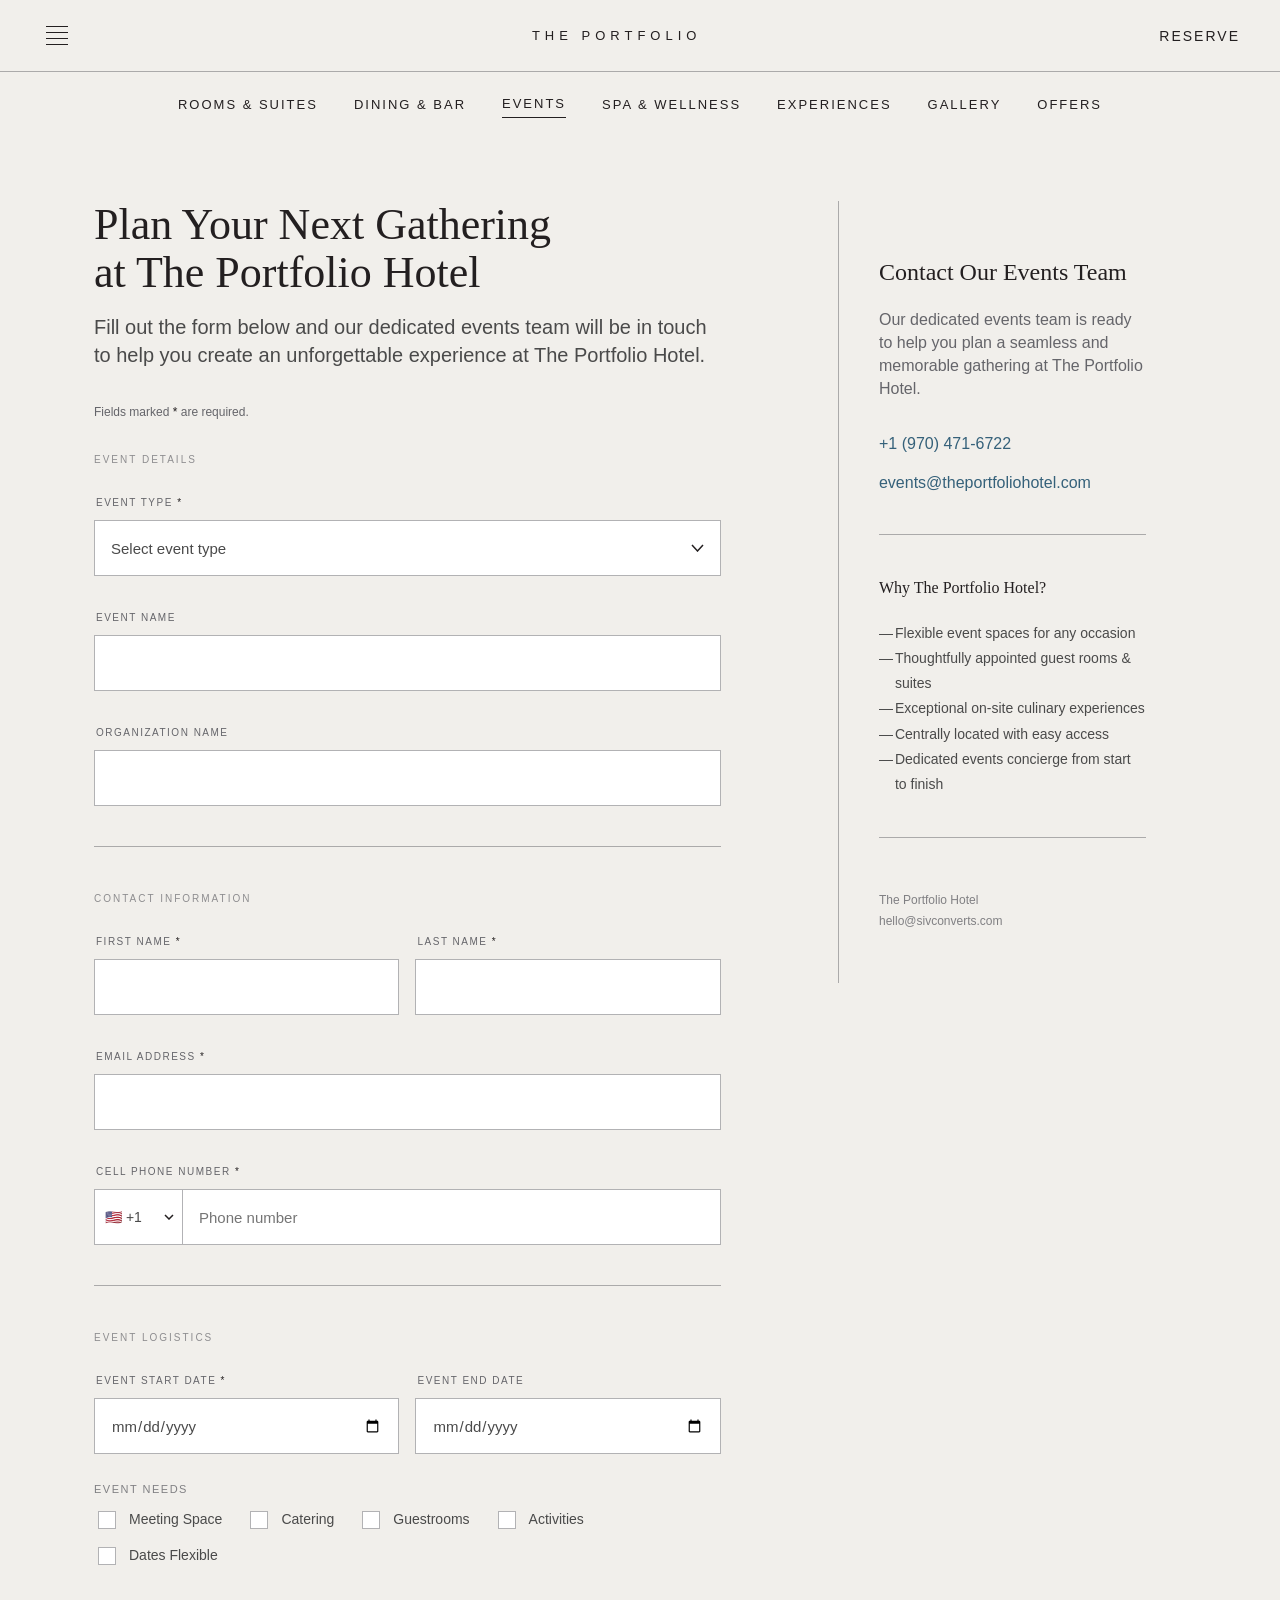
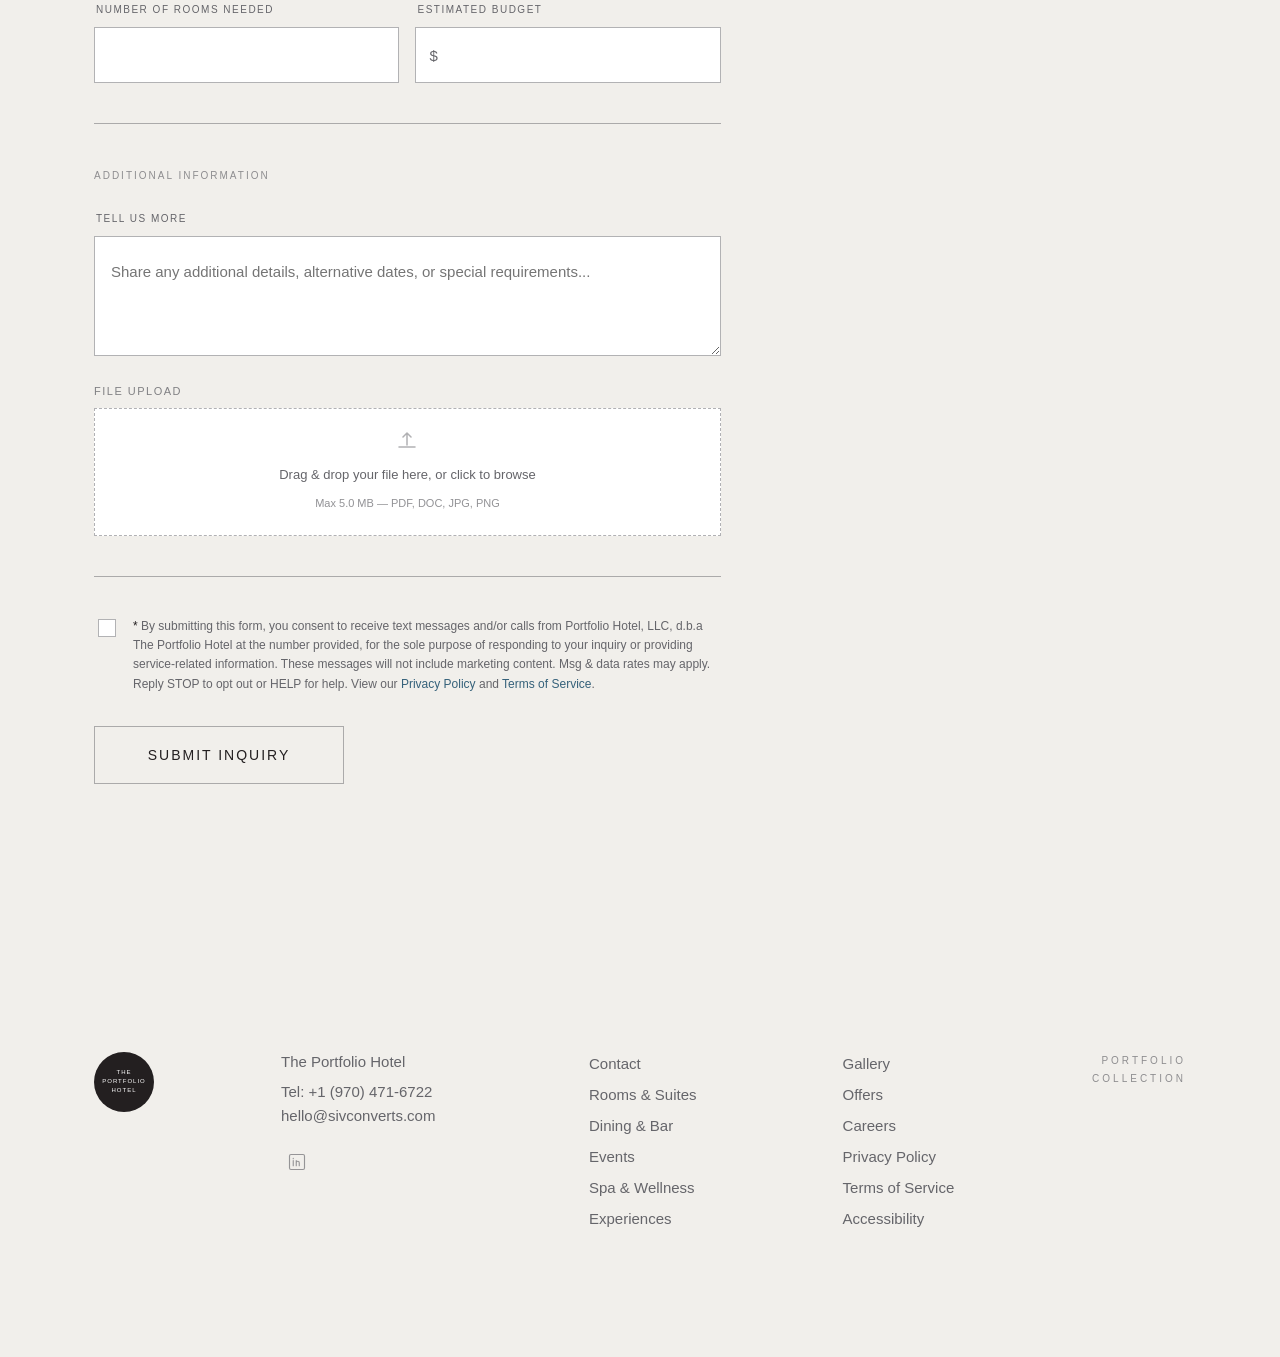
==== index.html @ 03f0eb66 "Rename pendry-event-inquiry.html to index.html" ====
<!DOCTYPE html>
<html lang="en">
<head>
  <meta charset="UTF-8" />
  <meta name="viewport" content="width=device-width, initial-scale=1.0" />
  <title>Plan Your Gathering | The Portfolio Hotel</title>
  <link rel="stylesheet" href="pendry-tokens.css" />
  <link rel="stylesheet" href="pendry-components.css" />
  <style>

    /* =====================================================
       PAGE-SPECIFIC OVERRIDES & EXTRAS
       ===================================================== */

    /* Checkbox & radio group */
    .form-check-group {
      display: flex;
      flex-wrap: wrap;
      gap: 12px 24px;
      margin-top: 4px;
    }

    .form-check {
      display: flex;
      align-items: center;
      gap: 10px;
      cursor: pointer;
    }

    .form-check__input {
      appearance: none;
      -webkit-appearance: none;
      width: 18px;
      height: 18px;
      border: 1px solid var(--color-border-subtle);
      background-color: var(--color-white);
      cursor: pointer;
      flex-shrink: 0;
      position: relative;
      transition: border-color 0.2s ease, background-color 0.2s ease;
    }

    .form-check__input:checked {
      background-color: var(--color-primary-dark);
      border-color: var(--color-primary-dark);
    }

    .form-check__input:checked::after {
      content: '';
      display: block;
      position: absolute;
      top: 3px;
      left: 6px;
      width: 4px;
      height: 8px;
      border: 1.5px solid white;
      border-top: none;
      border-left: none;
      transform: rotate(45deg);
    }

    .form-check__label {
      font-family: var(--font-body);
      font-size: 14px;
      font-weight: var(--font-weight-regular);
      color: var(--color-text-medium);
      cursor: pointer;
      line-height: 1.4;
    }

    /* Phone field with country code prefix */
    .form-phone-wrap {
      display: flex;
      height: var(--input-height);
      border: 1px solid var(--color-border-subtle);
      background: var(--color-white);
    }

    .form-phone-wrap:focus-within {
      border-color: var(--color-primary-dark);
    }

    .form-phone-country {
      flex-shrink: 0;
      width: 88px;
      border: none;
      border-right: 1px solid var(--color-border-subtle);
      background: var(--color-white);
      font-family: var(--font-body);
      font-size: 14px;
      color: var(--color-text-medium);
      padding: 0 10px;
      outline: none;
      cursor: pointer;
      appearance: none;
      background-image: url("data:image/svg+xml,%3Csvg width='10' height='6' fill='none' xmlns='http://www.w3.org/2000/svg'%3E%3Cpath d='M1 1l4 4 4-4' stroke='%23231f20' stroke-width='1.5'/%3E%3C/svg%3E");
      background-repeat: no-repeat;
      background-position: right 8px center;
    }

    .form-phone-input {
      flex: 1;
      border: none;
      outline: none;
      font-family: var(--font-body);
      font-size: var(--text-input);
      color: var(--color-primary-dark);
      padding: 0 16px;
      background: transparent;
    }

    /* Date input — override browser defaults */
    .form-input[type="date"] {
      color: var(--color-text-medium);
      cursor: pointer;
    }

    /* File upload zone */
    .form-upload-zone {
      width: 100%;
      min-height: 80px;
      border: 1px dashed var(--color-border-subtle);
      background: var(--color-white);
      display: flex;
      flex-direction: column;
      align-items: center;
      justify-content: center;
      gap: 6px;
      cursor: pointer;
      padding: 20px;
      transition: border-color 0.2s ease, background-color 0.2s ease;
    }

    .form-upload-zone:hover {
      border-color: var(--color-primary-dark);
      background-color: rgba(241,239,235,0.5);
    }

    .form-upload-zone input[type="file"] {
      display: none;
    }

    .form-upload-zone__label {
      font-family: var(--font-body);
      font-size: 13px;
      color: var(--color-body-gray);
    }

    .form-upload-zone__hint {
      font-family: var(--font-body);
      font-size: 11px;
      color: var(--color-body-gray);
      opacity: 0.7;
    }

    /* Upload icon */
    .form-upload-zone__icon {
      display: block;
      margin-bottom: 4px;
      opacity: 0.5;
    }

    /* Consent checkbox area */
    .form-consent {
      display: flex;
      gap: 14px;
      align-items: flex-start;
    }

    .form-consent__input {
      appearance: none;
      -webkit-appearance: none;
      width: 18px;
      height: 18px;
      flex-shrink: 0;
      margin-top: 2px;
      border: 1px solid var(--color-border-subtle);
      background-color: var(--color-white);
      cursor: pointer;
      position: relative;
      transition: border-color 0.2s ease, background-color 0.2s ease;
    }

    .form-consent__input:checked {
      background-color: var(--color-primary-dark);
      border-color: var(--color-primary-dark);
    }

    .form-consent__input:checked::after {
      content: '';
      display: block;
      position: absolute;
      top: 3px;
      left: 6px;
      width: 4px;
      height: 8px;
      border: 1.5px solid white;
      border-top: none;
      border-left: none;
      transform: rotate(45deg);
    }

    .form-consent__text {
      font-family: var(--font-body);
      font-size: 12px;
      line-height: 1.6;
      color: var(--color-body-gray);
    }

    .form-consent__text a {
      color: var(--color-accent-blue);
      text-decoration: none;
    }

    /* Section divider line */
    .form-section-divider {
      border: none;
      border-top: 1px solid var(--color-border-subtle);
      margin: 40px 0;
    }

    /* Form section heading */
    .form-section-heading {
      font-family: var(--font-body);
      font-size: 11px;
      font-weight: var(--font-weight-medium);
      letter-spacing: 2.5px;
      text-transform: uppercase;
      color: var(--color-body-gray);
      margin: 0 0 24px 0;
    }

    /* Two-col form row */
    .form-row-2col {
      display: grid;
      grid-template-columns: 1fr 1fr;
      gap: 16px;
      margin-bottom: var(--spacing-form-row);
    }

    /* Required star */
    .req {
      color: var(--color-primary-dark);
    }

    /* Field group (label + input stacked, no floating) */
    .field-group {
      display: flex;
      flex-direction: column;
      gap: 0;
    }

    .field-group .form-label-static {
      font-family: var(--font-body);
      font-size: var(--text-label);
      font-weight: var(--font-weight-regular);
      letter-spacing: var(--ls-label);
      color: var(--color-text-medium);
      padding: 0 0 0 16px;
      display: block;
      margin-bottom: 0;
      /* Sits visually "inside" the top of the input */
      position: relative;
      top: 12px;
      z-index: 1;
      pointer-events: none;
    }

    .field-group .form-input,
    .field-group .form-select {
      /* Shift text down so label doesn't overlap */
      padding-top: 20px;
      padding-bottom: 4px;
    }

    .field-group .form-phone-wrap {
      padding-top: 0;
    }

    /* Thin horizontal rule between group sections */
    .form-group-label {
      font-family: var(--font-body);
      font-size: 10px;
      letter-spacing: 2px;
      text-transform: uppercase;
      color: var(--color-body-gray);
      opacity: 0.7;
      display: block;
      margin-bottom: 20px;
    }

    /* Budget input with $ prefix */
    .form-prefix-wrap {
      position: relative;
    }

    .form-prefix-wrap::before {
      content: '$';
      position: absolute;
      left: 14px;
      top: 50%;
      transform: translateY(-50%);
      font-family: var(--font-body);
      font-size: var(--text-input);
      color: var(--color-body-gray);
      pointer-events: none;
      z-index: 1;
    }

    /* Error state */
    .form-input.has-error,
    .form-select.has-error {
      border-color: #c0392b;
    }

    /* Sticky nav */
    .site-header {
      position: sticky;
      top: 0;
      z-index: 100;
      background-color: var(--color-sand-gray);
    }

  </style>
</head>
<body>

<!-- ============================================================
     SITE HEADER & NAVIGATION
     ============================================================ -->
<header class="site-header">
  <!-- Top bar: burger | logo | reserve -->
  <div style="
    display: flex;
    align-items: center;
    justify-content: space-between;
    padding: 20px 40px;
    background-color: var(--color-sand-gray);
  ">
    <!-- Burger -->
    <button aria-label="Open menu" style="background:none;border:none;cursor:pointer;padding:6px;display:flex;flex-direction:column;gap:5px;">
      <span style="display:block;width:22px;height:1px;background:var(--color-primary-dark);"></span>
      <span style="display:block;width:22px;height:1px;background:var(--color-primary-dark);"></span>
      <span style="display:block;width:22px;height:1px;background:var(--color-primary-dark);"></span>
      <span style="display:block;width:22px;height:1px;background:var(--color-primary-dark);"></span>
    </button>

    <!-- Logo -->
    <a href="/san-diego/" style="
      text-decoration: none;
      font-family: var(--font-body);
      font-size: 13px;
      font-weight: var(--font-weight-medium);
      letter-spacing: 5px;
      text-transform: uppercase;
      color: var(--color-primary-dark);
    ">THE PORTFOLIO</a>

    <!-- Reserve CTA -->
    <a href="/reservations/" class="btn-secondary">RESERVE</a>
  </div>

  <!-- Desktop nav bar -->
  <nav style="
    background-color: var(--color-sand-gray);
    height: var(--nav-height);
    display: flex;
    align-items: center;
    justify-content: center;
    gap: 36px;
    border-top: 1px solid var(--color-border-subtle);
  " aria-label="Main navigation">
    <a class="nav-link" href="/rooms/">Rooms &amp; Suites</a>
    <a class="nav-link" href="/dining/">Dining &amp; Bar</a>
    <a class="nav-link" href="/events/" style="border-bottom: 1px solid var(--color-primary-dark); padding-bottom: 2px;">Events</a>
    <a class="nav-link" href="/spa/">Spa &amp; Wellness</a>
    <a class="nav-link" href="/experiences/">Experiences</a>
    <a class="nav-link" href="/gallery/">Gallery</a>
    <a class="nav-link" href="/offers/">Offers</a>
  </nav>
</header>


<!-- ============================================================
     MAIN CONTENT
     ============================================================ -->
<main>

  <!-- Form Section -->
  <section style="background-color: var(--color-sand-gray); padding: var(--spacing-section-md) 0;">
    <div class="container">
      <div class="row">

        <!-- LEFT: heading + form -->
        <div style="flex: 0 0 58.333%; max-width: 58.333%; padding: 0 12px 85px;">

          <h1 class="heading-xl" style="margin-bottom: 16px;">
            Plan Your Next Gathering<br>at The Portfolio Hotel
          </h1>
          <p class="body-text" style="margin-bottom: 32px;">
            Fill out the form below and our dedicated events team will be in touch to help you create an unforgettable experience at The Portfolio Hotel.
          </p>
          <p class="form-required">Fields marked <span class="req">*</span> are required.</p>

          <form action="#" method="post" novalidate id="pendry-event-form">

            <!-- ---- EVENT DETAILS ---- -->
            <p class="form-group-label">Event Details</p>

            <!-- Event Type -->
            <div style="margin-bottom: var(--spacing-form-row);">
              <label for="event_type" style="font-family:var(--font-body);font-size:10px;letter-spacing:1.5px;text-transform:uppercase;color:var(--color-body-gray);display:block;margin-bottom:6px;padding-left:2px;">Event Type <span class="req">*</span></label>
              <select id="event_type" name="event_type" class="form-select" style="padding:0 40px 0 16px;" required>
                <option value="" disabled selected>Select event type</option>
                <option value="Corporate Meeting">Corporate Meeting</option>
                <option value="Corporate Retreat">Corporate Retreat</option>
                <option value="Association Event">Association Event</option>
                <option value="Wedding">Wedding</option>
                <option value="Family Reunion">Family Reunion</option>
                <option value="Celebration">Celebration</option>
                <option value="Social or Sport Club">Social or Sport Club</option>
                <option value="Government Event">Government Event</option>
                <option value="Embassy Event">Embassy Event</option>
                <option value="Entertainment">Entertainment</option>
                <option value="Group Tour">Group Tour</option>
              </select>
            </div>

            <!-- Event Name -->
            <div style="margin-bottom: var(--spacing-form-row);">
              <label for="event_name" style="font-family:var(--font-body);font-size:10px;letter-spacing:1.5px;text-transform:uppercase;color:var(--color-body-gray);display:block;margin-bottom:6px;padding-left:2px;">Event Name</label>
              <input id="event_name" type="text" name="event_name" class="form-input" style="padding:0 16px;" placeholder="e.g. Annual Sales Conference" autocomplete="off" />
            </div>

            <!-- Organization Name -->
            <div style="margin-bottom: var(--spacing-form-row);">
              <label for="org_name" style="font-family:var(--font-body);font-size:10px;letter-spacing:1.5px;text-transform:uppercase;color:var(--color-body-gray);display:block;margin-bottom:6px;padding-left:2px;">Organization Name</label>
              <input id="org_name" type="text" name="org_name" class="form-input" style="padding:0 16px;" placeholder="Company or organization" autocomplete="organization" />
            </div>

            <hr class="form-section-divider" />

            <!-- ---- CONTACT INFORMATION ---- -->
            <p class="form-group-label">Contact Information</p>

            <!-- First + Last Name row -->
            <div class="form-row-2col">
              <div>
                <label for="first_name" style="font-family:var(--font-body);font-size:10px;letter-spacing:1.5px;text-transform:uppercase;color:var(--color-body-gray);display:block;margin-bottom:6px;padding-left:2px;">First Name <span class="req">*</span></label>
                <input id="first_name" type="text" name="first_name" class="form-input" style="padding:0 16px;" placeholder="Jane" required autocomplete="given-name" />
              </div>
              <div>
                <label for="last_name" style="font-family:var(--font-body);font-size:10px;letter-spacing:1.5px;text-transform:uppercase;color:var(--color-body-gray);display:block;margin-bottom:6px;padding-left:2px;">Last Name <span class="req">*</span></label>
                <input id="last_name" type="text" name="last_name" class="form-input" style="padding:0 16px;" placeholder="Smith" required autocomplete="family-name" />
              </div>
            </div>

            <!-- Email -->
            <div style="margin-top: var(--spacing-form-row); margin-bottom: var(--spacing-form-row);">
              <label for="email" style="font-family:var(--font-body);font-size:10px;letter-spacing:1.5px;text-transform:uppercase;color:var(--color-body-gray);display:block;margin-bottom:6px;padding-left:2px;">Email Address <span class="req">*</span></label>
              <input id="email" type="email" name="email" class="form-input" style="padding:0 16px;" placeholder="jane@company.com" required autocomplete="email" />
            </div>

            <!-- Phone with country code -->
            <div style="margin-bottom: var(--spacing-form-row);">
              <label for="phone" style="font-family:var(--font-body);font-size:10px;letter-spacing:1.5px;text-transform:uppercase;color:var(--color-body-gray);display:block;margin-bottom:6px;padding-left:2px;">Cell Phone Number <span class="req">*</span></label>
              <div class="form-phone-wrap">
                <select class="form-phone-country" aria-label="Country code">
                  <option value="+1">🇺🇸 +1</option>
                  <option value="+44">🇬🇧 +44</option>
                  <option value="+61">🇦🇺 +61</option>
                  <option value="+52">🇲🇽 +52</option>
                  <option value="+33">🇫🇷 +33</option>
                  <option value="+49">🇩🇪 +49</option>
                  <option value="+81">🇯🇵 +81</option>
                  <option value="+86">🇨🇳 +86</option>
                </select>
                <input
                  id="phone"
                  type="tel"
                  name="phone"
                  class="form-phone-input"
                  placeholder="Phone number"
                  required
                  autocomplete="tel"
                />
              </div>
            </div>

            <hr class="form-section-divider" />

            <!-- ---- EVENT LOGISTICS ---- -->
            <p class="form-group-label">Event Logistics</p>

            <!-- Dates row -->
            <div class="form-row-2col">
              <div>
                <label for="start_date" style="font-family:var(--font-body);font-size:10px;letter-spacing:1.5px;text-transform:uppercase;color:var(--color-body-gray);display:block;margin-bottom:6px;padding-left:2px;">Event Start Date <span class="req">*</span></label>
                <input id="start_date" type="date" name="start_date" class="form-input" style="padding:0 16px;color:var(--color-text-medium);" required />
              </div>
              <div>
                <label for="end_date" style="font-family:var(--font-body);font-size:10px;letter-spacing:1.5px;text-transform:uppercase;color:var(--color-body-gray);display:block;margin-bottom:6px;padding-left:2px;">Event End Date</label>
                <input id="end_date" type="date" name="end_date" class="form-input" style="padding:0 16px;color:var(--color-text-medium);" />
              </div>
            </div>

            <!-- Event Needs checkboxes -->
            <div style="margin-top: var(--spacing-form-row); margin-bottom: var(--spacing-form-row);">
              <span class="label-text" style="margin-bottom: 14px; font-size: 11px; letter-spacing: 1.5px; text-transform: uppercase; color: var(--color-body-gray); opacity: 0.8;">Event Needs</span>
              <div class="form-check-group" style="margin-top: 14px;">
                <label class="form-check">
                  <input type="checkbox" name="needs[]" value="Meeting Space" class="form-check__input" />
                  <span class="form-check__label">Meeting Space</span>
                </label>
                <label class="form-check">
                  <input type="checkbox" name="needs[]" value="Catering" class="form-check__input" />
                  <span class="form-check__label">Catering</span>
                </label>
                <label class="form-check">
                  <input type="checkbox" name="needs[]" value="Guestrooms" class="form-check__input" />
                  <span class="form-check__label">Guestrooms</span>
                </label>
                <label class="form-check">
                  <input type="checkbox" name="needs[]" value="Activities" class="form-check__input" />
                  <span class="form-check__label">Activities</span>
                </label>
                <label class="form-check">
                  <input type="checkbox" name="dates_flexible" value="Yes" class="form-check__input" />
                  <span class="form-check__label">Dates Flexible</span>
                </label>
              </div>
            </div>

            <!-- Rooms + Budget row -->
            <div class="form-row-2col">
              <div>
                <label for="rooms" style="font-family:var(--font-body);font-size:10px;letter-spacing:1.5px;text-transform:uppercase;color:var(--color-body-gray);display:block;margin-bottom:6px;padding-left:2px;">Number of Rooms Needed</label>
                <input id="rooms" type="number" name="rooms" class="form-input" style="padding:0 16px;" min="0" max="20000" placeholder="0" />
              </div>
              <div>
                <label for="budget" style="font-family:var(--font-body);font-size:10px;letter-spacing:1.5px;text-transform:uppercase;color:var(--color-body-gray);display:block;margin-bottom:6px;padding-left:2px;">Estimated Budget</label>
                <div class="form-prefix-wrap">
                  <input id="budget" type="text" name="budget" class="form-input" style="padding:0 16px 0 28px;" placeholder="0.00" />
                </div>
              </div>
            </div>

            <hr class="form-section-divider" />

            <!-- ---- ADDITIONAL INFO ---- -->
            <p class="form-group-label">Additional Information</p>

            <!-- Tell Us More -->
            <div style="margin-bottom: var(--spacing-form-row);">
              <label for="comments" style="font-family:var(--font-body);font-size:10px;letter-spacing:1.5px;text-transform:uppercase;color:var(--color-body-gray);display:block;margin-bottom:6px;padding-left:2px;">Tell Us More</label>
              <textarea
                id="comments"
                name="comments"
                class="form-textarea"
                rows="5"
                placeholder="Share any additional details, alternative dates, or special requirements..."
              ></textarea>
            </div>

            <!-- File Upload -->
            <div style="margin-bottom: var(--spacing-form-row);">
              <span class="label-text" style="margin-bottom: 12px; font-size: 11px; letter-spacing: 1.5px; text-transform: uppercase; color: var(--color-body-gray); opacity: 0.8; display: block;">File Upload</span>
              <label class="form-upload-zone" for="file_upload">
                <input type="file" id="file_upload" name="file_upload" accept=".pdf,.doc,.docx,.jpg,.png" />
                <svg class="form-upload-zone__icon" width="24" height="24" viewBox="0 0 24 24" fill="none" xmlns="http://www.w3.org/2000/svg">
                  <path d="M12 16V4M12 4l-4 4M12 4l4 4" stroke="#65656a" stroke-width="1.5" stroke-linecap="round" stroke-linejoin="round"/>
                  <path d="M4 18h16" stroke="#65656a" stroke-width="1.5" stroke-linecap="round"/>
                </svg>
                <span class="form-upload-zone__label">Drag &amp; drop your file here, or click to browse</span>
                <span class="form-upload-zone__hint">Max 5.0 MB — PDF, DOC, JPG, PNG</span>
              </label>
            </div>

            <hr class="form-section-divider" />

            <!-- Consent checkbox -->
            <div class="form-consent" style="margin-bottom: 32px;">
              <input type="checkbox" id="consent" name="consent" class="form-consent__input" required />
              <label for="consent" class="form-consent__text">
                <span class="req">*</span> By submitting this form, you consent to receive text messages and/or calls from Portfolio Hotel, LLC, d.b.a The Portfolio Hotel at the number provided, for the sole purpose of responding to your inquiry or providing service-related information. These messages will not include marketing content. Msg &amp; data rates may apply. Reply STOP to opt out or HELP for help. View our <a href="/privacy-policy/" target="_blank">Privacy Policy</a> and <a href="/terms-of-service/" target="_blank">Terms of Service</a>.
              </label>
            </div>

            <!-- Submit -->
            <button type="submit" class="btn-primary">
              Submit Inquiry
            </button>

          </form>
        </div>

        <!-- RIGHT: Contact Info Sidebar -->
        <div style="flex: 0 0 33.333%; max-width: 33.333%; padding: 0 12px; margin-left: 8.3333%;">
          <div class="contacts-sidebar">
            <h2 class="contacts-sidebar__title">Contact Our Events Team</h2>
            <p class="body-text-sm" style="margin-bottom: 24px;">
              Our dedicated events team is ready to help you plan a seamless and memorable gathering at The Portfolio Hotel.
            </p>
            <a href="tel:19704716722" style="
              display: block;
              color: var(--color-accent-blue);
              font-family: var(--font-body);
              font-size: var(--text-body);
              text-decoration: none;
              margin-bottom: 8px;
            ">+1 (970) 471-6722</a>
            <a href="mailto:events@theportfoliohotel.com" style="
              display: block;
              color: var(--color-accent-blue);
              font-family: var(--font-body);
              font-size: var(--text-body);
              text-decoration: none;
              margin-bottom: 32px;
            ">events@theportfoliohotel.com</a>

            <hr class="form-section-divider" style="margin: 0 0 32px;" />

            <h3 class="heading-md" style="font-size: 16px; margin-bottom: 12px;">Why The Portfolio Hotel?</h3>
            <ul style="
              list-style: none;
              padding: 0;
              margin: 0;
              font-family: var(--font-body);
              font-size: 14px;
              color: var(--color-text-medium);
              line-height: 1.8;
            ">
              <li style="padding-left: 16px; position: relative;">
                <span style="position: absolute; left: 0;">—</span>
                Flexible event spaces for any occasion
              </li>
              <li style="padding-left: 16px; position: relative;">
                <span style="position: absolute; left: 0;">—</span>
                Thoughtfully appointed guest rooms &amp; suites
              </li>
              <li style="padding-left: 16px; position: relative;">
                <span style="position: absolute; left: 0;">—</span>
                Exceptional on-site culinary experiences
              </li>
              <li style="padding-left: 16px; position: relative;">
                <span style="position: absolute; left: 0;">—</span>
                Centrally located with easy access
              </li>
              <li style="padding-left: 16px; position: relative;">
                <span style="position: absolute; left: 0;">—</span>
                Dedicated events concierge from start to finish
              </li>
            </ul>

            <hr class="form-section-divider" style="margin: 32px 0;" />

            <p style="
              font-family: var(--font-body);
              font-size: 12px;
              color: var(--color-body-gray);
              line-height: 1.7;
              opacity: 0.8;
            ">
              The Portfolio Hotel<br>
              hello@sivconverts.com
            </p>
          </div>
        </div>

      </div>
    </div>
  </section>

</main>


<!-- ============================================================
     FOOTER
     ============================================================ -->
<footer class="footer">
  <div class="container">
    <div class="footer__grid">

      <!-- Col 1: Logo -->
      <div>
        <a href="/" aria-label="The Portfolio Hotel" style="text-decoration: none;">
          <div style="
            width: 60px; height: 60px;
            background-color: var(--color-primary-dark);
            border-radius: 50%;
            display: flex; align-items: center; justify-content: center;
          ">
            <span style="
              font-family: var(--font-body);
              font-size: 6px;
              letter-spacing: 1px;
              color: white;
              text-transform: uppercase;
              text-align: center;
              line-height: 1.5;
            ">THE<br>PORTFOLIO<br>HOTEL</span>
          </div>
        </a>
      </div>

      <!-- Col 2: Address + Social -->
      <div class="footer__address">
        <strong style="display:block; margin-bottom:10px; font-weight:var(--font-weight-medium); color:var(--color-body-gray);">The Portfolio Hotel</strong>
        <div>Tel: <a href="tel:19704716722" class="footer__nav-link">+1 (970) 471-6722</a></div>
        <a href="mailto:hello@sivconverts.com" class="footer__nav-link" style="display:block; margin-top:4px; margin-bottom:20px;">hello@sivconverts.com</a>
        <div style="display:flex; gap:12px; margin-top:16px;">
          <a href="https://www.linkedin.com/company/sivconverts" target="_blank" rel="noopener" aria-label="LinkedIn" style="
            display:inline-flex; align-items:center; justify-content:center;
            width:32px; height:32px; opacity:0.65;
          ">
            <svg width="18" height="18" viewBox="0 0 24 24" fill="none"><rect x="2" y="2" width="20" height="20" rx="2" stroke="#65656a" stroke-width="1.5"/><path d="M7 10v7M7 7v.5" stroke="#65656a" stroke-width="1.5" stroke-linecap="round"/><path d="M11 17v-4a2 2 0 0 1 4 0v4M11 10v7" stroke="#65656a" stroke-width="1.5" stroke-linecap="round"/></svg>
          </a>
        </div>
      </div>

      <!-- Col 3: Nav links -->
      <div>
        <ul class="footer__nav">
          <li class="footer__nav-item"><a href="/contact/" class="footer__nav-link">Contact</a></li>
          <li class="footer__nav-item"><a href="/rooms/" class="footer__nav-link">Rooms &amp; Suites</a></li>
          <li class="footer__nav-item"><a href="/dining/" class="footer__nav-link">Dining &amp; Bar</a></li>
          <li class="footer__nav-item"><a href="/events/" class="footer__nav-link">Events</a></li>
          <li class="footer__nav-item"><a href="/spa/" class="footer__nav-link">Spa &amp; Wellness</a></li>
          <li class="footer__nav-item"><a href="/experiences/" class="footer__nav-link">Experiences</a></li>
          <li class="footer__nav-item"><a href="/gallery/" class="footer__nav-link">Gallery</a></li>
          <li class="footer__nav-item"><a href="/offers/" class="footer__nav-link">Offers</a></li>
          <li class="footer__nav-item"><a href="/careers/" class="footer__nav-link">Careers</a></li>
          <li class="footer__nav-item"><a href="/privacy-policy/" class="footer__nav-link">Privacy Policy</a></li>
          <li class="footer__nav-item"><a href="/terms-of-service/" class="footer__nav-link">Terms of Service</a></li>
          <li class="footer__nav-item"><a href="/accessibility/" class="footer__nav-link">Accessibility</a></li>
        </ul>
      </div>

      <!-- Col 4: Tagline -->
      <div style="text-align:right;">
        <span style="
          font-family: var(--font-body);
          font-size: 10px;
          letter-spacing: 3px;
          color: var(--color-body-gray);
          text-transform: uppercase;
          display: block;
          line-height: 1.8;
          opacity: 0.7;
        ">Portfolio<br>Collection</span>
      </div>

    </div>
  </div>
</footer>


<!-- ============================================================
     JAVASCRIPT — floating labels + file upload UX
     ============================================================ -->
<script>
(function () {
  // File upload — show filename
  var fileInput = document.getElementById('file_upload');
  var uploadZone = document.querySelector('.form-upload-zone');
  if (fileInput && uploadZone) {
    fileInput.addEventListener('change', function () {
      var label = uploadZone.querySelector('.form-upload-zone__label');
      if (fileInput.files.length > 0) {
        label.textContent = fileInput.files[0].name;
        uploadZone.style.borderColor = 'var(--color-primary-dark)';
      }
    });

    // Drag & drop highlight
    uploadZone.addEventListener('dragover', function (e) {
      e.preventDefault();
      uploadZone.style.borderColor = 'var(--color-primary-dark)';
      uploadZone.style.backgroundColor = 'rgba(241,239,235,0.8)';
    });

    uploadZone.addEventListener('dragleave', function () {
      uploadZone.style.borderColor = '';
      uploadZone.style.backgroundColor = '';
    });

    uploadZone.addEventListener('drop', function (e) {
      e.preventDefault();
      uploadZone.style.borderColor = '';
      uploadZone.style.backgroundColor = '';
      if (e.dataTransfer.files.length > 0) {
        var label = uploadZone.querySelector('.form-upload-zone__label');
        label.textContent = e.dataTransfer.files[0].name;
      }
    });
  }

  // Form submit — basic validation feedback
  document.getElementById('pendry-event-form').addEventListener('submit', function (e) {
    var required = this.querySelectorAll('[required]');
    var valid = true;
    required.forEach(function (field) {
      if (!field.value || (field.type === 'checkbox' && !field.checked)) {
        field.classList.add('has-error');
        valid = false;
      } else {
        field.classList.remove('has-error');
      }
    });
    if (!valid) {
      e.preventDefault();
      var first = this.querySelector('.has-error');
      if (first) first.scrollIntoView({ behavior: 'smooth', block: 'center' });
    }
  });
})();
</script>

</body>
</html>
---- pendry-tokens.css ----
/* ============================================================
   PENDRY SAN DIEGO — DESIGN TOKENS
   Source: https://www.pendry.com/san-diego/gatherings/rfp/
   Extracted: April 2026
   ============================================================ */

:root {

  /* --------------------------------------------------
     TYPOGRAPHY — Font Families
     Note: Queens, Queens-Condensed, and Untitled-Sans are
     proprietary custom fonts loaded via @font-face.
     Fallbacks provided for non-licensed environments.
  -------------------------------------------------- */
  --font-heading:       'Queens-Condensed', 'Georgia', serif;
  --font-decorative:    'Queens', 'Georgia', serif;
  --font-body:          'Untitled-Sans', 'Helvetica Neue', Arial, sans-serif;

  /* --------------------------------------------------
     TYPOGRAPHY — Weights
  -------------------------------------------------- */
  --font-weight-light:   300;
  --font-weight-regular: 400;
  --font-weight-medium:  500;

  /* --------------------------------------------------
     TYPOGRAPHY — Size Scale
  -------------------------------------------------- */
  --text-h1:           44px;
  --text-h2:           24px;
  --text-decorative-xl: 44px;
  --text-decorative-lg: 40px;
  --text-body:         16px;
  --text-paragraph:    20px;
  --text-nav:          13px;
  --text-button:       14px;
  --text-input:        15px;
  --text-label:        10px;
  --text-footer:       15px;
  --text-link-accent:  18px;

  /* --------------------------------------------------
     TYPOGRAPHY — Line Heights
  -------------------------------------------------- */
  --lh-h1:        48px;
  --lh-h2:        29px;
  --lh-body:      23px;
  --lh-paragraph: 28px;
  --lh-button:    22px;
  --lh-label:     10px;
  --lh-footer:    19.95px;

  /* --------------------------------------------------
     TYPOGRAPHY — Letter Spacing
  -------------------------------------------------- */
  --ls-normal:  normal;
  --ls-label:   0.016px;
  --ls-button:  2px;
  --ls-nav:     2px;
  --ls-h2:      0.192px;

  /* --------------------------------------------------
     COLOUR — Primary Palette
  -------------------------------------------------- */
  --color-primary-dark:   #231f20;   /* headings, nav links, button text */
  --color-sand-gray:      #f1efeb;   /* section bg: rfp box, footer */
  --color-white:          #ffffff;   /* main content bg, form inputs */
  --color-body-gray:      #65656a;   /* body text, footer text */
  --color-text-medium:    #4a4a4a;   /* paragraphs, label text */
  --color-accent-blue:    #35617a;   /* underline buttons, accent links */
  --color-dark-charcoal:  #23282d;   /* mobile nav background */

  /* --------------------------------------------------
     COLOUR — Borders & Overlays
  -------------------------------------------------- */
  --color-border-subtle:   rgba(102, 102, 107, 0.5);  /* inputs, box btn, sidebar */
  --color-border-medium:   rgba(122, 124, 133, 0.8);  /* stay-connected inputs */
  --color-border-accent:   rgba(53, 97, 122, 0.5);    /* underline btn border-bottom */
  --color-overlay-dark:    rgba(0, 0, 0, 0.5);        /* image overlays */

  /* --------------------------------------------------
     SPACING — Section & Layout
  -------------------------------------------------- */
  --spacing-section-sm:   16px;    /* nav inner padding */
  --spacing-section-md:   64px;    /* rfp box section padding */
  --spacing-section-lg:   119px;   /* footer padding */
  --spacing-section-xl:   135px;   /* stay-connected padding */
  --spacing-form-row:     30px;    /* margin-bottom between form rows */
  --spacing-container-px: 24px;    /* container horizontal padding */

  /* --------------------------------------------------
     LAYOUT
  -------------------------------------------------- */
  --container-max-width: 1140px;
  --page-max-width:      1200px;
  --nav-height:          66px;
  --header-height:       146px;

  /* --------------------------------------------------
     COMPONENT — Form
  -------------------------------------------------- */
  --input-height:         56px;
  --input-height-sm:      48px;     /* stay-connected form */
  --input-padding:        15px 8px 0px 16px;  /* floating label style */
  --input-padding-sm:     10px;
  --textarea-height:      120px;
  --textarea-padding:     26px 8px 0px 16px;

  /* --------------------------------------------------
     COMPONENT — Buttons
  -------------------------------------------------- */
  --btn-box-width:        250px;
  --btn-box-height:       58px;
  --btn-box-padding:      5px 15px;
  --btn-box-border:       1px solid var(--color-border-subtle);

  /* --------------------------------------------------
     BORDERS & RADIUS
  -------------------------------------------------- */
  --radius-button:  0px;   /* no rounded corners — brand standard */
  --radius-input:   0px;
  --radius-card:    0px;

  /* --------------------------------------------------
     TRANSITIONS
  -------------------------------------------------- */
  --transition-base: 0.2s ease;
}

/* --------------------------------------------------
   @font-face — Custom Font Declarations
   Paths assume fonts are served from /fonts/ directory.
   Original files from: Pendry CDN (pendry.com theme)
-------------------------------------------------- */
@font-face {
  font-display: swap;
  font-family: 'Untitled-Sans';
  font-style: normal;
  font-weight: 400;
  src: url('/fonts/untitled-sans-400.woff2') format('woff2');
}

@font-face {
  font-display: swap;
  font-family: 'Untitled-Sans';
  font-style: normal;
  font-weight: 500;
  src: url('/fonts/untitled-sans-500.woff2') format('woff2');
}

@font-face {
  font-display: swap;
  font-family: 'Queens-Condensed';
  font-style: normal;
  font-weight: 400;
  src: url('/fonts/queens-condensed-400.woff2') format('woff2');
}

@font-face {
  font-display: swap;
  font-family: 'Queens-Condensed';
  font-style: normal;
  font-weight: 300;
  src: url('/fonts/queens-condensed-300.woff2') format('woff2');
}

@font-face {
  font-display: swap;
  font-family: 'Queens';
  font-style: normal;
  font-weight: 300;
  src: url('/fonts/queens-300.woff2') format('woff2');
}
---- pendry-components.css ----
/* ============================================================
   PENDRY SAN DIEGO — COMPONENT STYLES
   Import pendry-tokens.css first.
   ============================================================ */

/* --------------------------------------------------
   RESET & BASE
-------------------------------------------------- */
*, *::before, *::after {
  box-sizing: border-box;
}

body {
  font-family: var(--font-body);
  font-size: var(--text-body);
  font-weight: var(--font-weight-regular);
  line-height: var(--lh-body);
  color: var(--color-body-gray);
  background-color: var(--color-white);
  margin: 0;
  padding: 0;
  -webkit-font-smoothing: antialiased;
}

/* --------------------------------------------------
   TYPOGRAPHY
-------------------------------------------------- */
.heading-xl {
  font-family: var(--font-heading);
  font-size: var(--text-h1);
  font-weight: var(--font-weight-light);
  line-height: var(--lh-h1);
  letter-spacing: var(--ls-normal);
  color: var(--color-primary-dark);
  margin: 0 0 24px 0;
}

.heading-lg {
  font-family: var(--font-heading);
  font-size: var(--text-h2);
  font-weight: var(--font-weight-regular);
  line-height: var(--lh-h2);
  letter-spacing: var(--ls-h2);
  color: var(--color-primary-dark);
  margin: 0 0 16px 0;
}

.heading-decorative-xl {
  font-family: var(--font-decorative);
  font-size: var(--text-decorative-xl);
  font-weight: var(--font-weight-light);
  line-height: 1.1;
  color: var(--color-body-gray);
  margin: 0 0 24px 0;
}

.heading-decorative-lg {
  font-family: var(--font-decorative);
  font-size: var(--text-decorative-lg);
  font-weight: var(--font-weight-regular);
  line-height: 1.15;
  color: var(--color-text-medium);
  margin: 0 0 24px 0;
}

.heading-md {
  font-family: var(--font-heading);
  font-size: 20px;
  font-weight: var(--font-weight-regular);
  line-height: 26px;
  color: var(--color-primary-dark);
  margin: 0 0 12px 0;
}

.body-text {
  font-family: var(--font-body);
  font-size: var(--text-paragraph);
  font-weight: var(--font-weight-regular);
  line-height: var(--lh-paragraph);
  color: var(--color-text-medium);
  margin: 0 0 16px 0;
}

.body-text-sm {
  font-family: var(--font-body);
  font-size: var(--text-body);
  font-weight: var(--font-weight-regular);
  line-height: var(--lh-body);
  color: var(--color-body-gray);
  margin: 0 0 12px 0;
}

.caption {
  font-family: var(--font-body);
  font-size: 13px;
  font-weight: var(--font-weight-regular);
  line-height: 1.4;
  color: var(--color-body-gray);
}

.label-text {
  font-family: var(--font-body);
  font-size: var(--text-label);
  font-weight: var(--font-weight-regular);
  line-height: var(--lh-label);
  letter-spacing: var(--ls-label);
  color: var(--color-text-medium);
  display: block;
}

/* --------------------------------------------------
   LAYOUT — Container
-------------------------------------------------- */
.container {
  width: 100%;
  max-width: var(--container-max-width);
  margin-left: auto;
  margin-right: auto;
  padding-left: var(--spacing-container-px);
  padding-right: var(--spacing-container-px);
}

.page-wrap {
  max-width: var(--page-max-width);
  margin: 0 auto;
}

/* --------------------------------------------------
   LAYOUT — Grid
-------------------------------------------------- */
.row {
  display: flex;
  flex-wrap: wrap;
  margin-left: -12px;
  margin-right: -12px;
}

.col {
  padding-left: 12px;
  padding-right: 12px;
  flex: 1 1 0;
}

.col-1-2 {
  padding-left: 12px;
  padding-right: 12px;
  flex: 0 0 auto;
  width: 50%;
}

.col-5-12 {
  padding-left: 12px;
  padding-right: 12px;
  flex: 0 0 auto;
  width: 41.6667%;
}

.col-offset-1-12 {
  margin-left: 8.3333%;
}

.grid-2col {
  display: grid;
  grid-template-columns: 1fr 1fr;
  gap: 24px;
}

.grid-3col {
  display: grid;
  grid-template-columns: 1fr 1fr 1fr;
  gap: 24px;
}

.grid-4col {
  display: grid;
  grid-template-columns: repeat(4, 1fr);
  gap: 20px;
}

/* --------------------------------------------------
   NAVIGATION
-------------------------------------------------- */
.nav-bar {
  background-color: var(--color-sand-gray);
  height: var(--nav-height);
  display: flex;
  align-items: center;
  width: 100%;
}

.nav-bar__inner {
  display: flex;
  align-items: center;
  justify-content: center;
  gap: 32px;
  width: 100%;
  max-width: var(--container-max-width);
  margin: 0 auto;
  padding: 0 var(--spacing-container-px);
}

.nav-link {
  font-family: var(--font-body);
  font-size: var(--text-nav);
  font-weight: var(--font-weight-regular);
  letter-spacing: var(--ls-nav);
  text-transform: uppercase;
  color: var(--color-primary-dark);
  text-decoration: none;
  display: inline-block;
  transition: opacity var(--transition-base);
}

.nav-link:hover {
  opacity: 0.7;
}

.header-bar {
  position: relative;
  height: var(--header-height);
  background-color: transparent;
  display: flex;
  flex-direction: column;
}

.header-bar__top {
  display: flex;
  align-items: center;
  justify-content: space-between;
  padding: 24px var(--spacing-container-px);
  flex: 1;
}

.header-bar__logo {
  display: flex;
  align-items: center;
  text-decoration: none;
  font-family: var(--font-body);
  font-size: 14px;
  font-weight: var(--font-weight-medium);
  letter-spacing: 4px;
  text-transform: uppercase;
  color: var(--color-primary-dark);
}

/* --------------------------------------------------
   BUTTONS
-------------------------------------------------- */

/* Box button — primary CTA */
.btn-primary {
  display: inline-flex;
  align-items: center;
  justify-content: center;
  font-family: var(--font-body);
  font-size: var(--text-button);
  font-weight: var(--font-weight-medium);
  line-height: var(--lh-button);
  letter-spacing: var(--ls-button);
  text-transform: uppercase;
  color: var(--color-primary-dark);
  background-color: transparent;
  border: var(--btn-box-border);
  border-radius: var(--radius-button);
  padding: var(--btn-box-padding);
  height: var(--btn-box-height);
  min-width: var(--btn-box-width);
  text-decoration: none;
  cursor: pointer;
  transition: background-color var(--transition-base), color var(--transition-base);
}

.btn-primary:hover {
  background-color: var(--color-primary-dark);
  color: var(--color-white);
}

/* Secondary — nav utility button (no border) */
.btn-secondary {
  display: inline-block;
  font-family: var(--font-body);
  font-size: var(--text-button);
  font-weight: var(--font-weight-medium);
  line-height: var(--lh-button);
  letter-spacing: var(--ls-button);
  text-transform: uppercase;
  color: var(--color-primary-dark);
  background-color: transparent;
  border: none;
  border-radius: 0;
  padding: 0;
  text-decoration: none;
  cursor: pointer;
  transition: opacity var(--transition-base);
}

.btn-secondary:hover {
  opacity: 0.7;
}

/* Ghost / underline button — accent links */
.btn-ghost {
  display: inline-block;
  font-family: var(--font-body);
  font-size: var(--text-link-accent);
  font-weight: var(--font-weight-regular);
  color: var(--color-accent-blue);
  background-color: transparent;
  border: none;
  border-bottom: 1px solid var(--color-border-accent);
  border-radius: 0;
  padding: 0 0 5px 0;
  text-decoration: none;
  cursor: pointer;
  transition: border-color var(--transition-base), opacity var(--transition-base);
}

.btn-ghost:hover {
  border-color: var(--color-accent-blue);
  opacity: 0.8;
}

/* --------------------------------------------------
   FORM ELEMENTS
   Floating label pattern: label sits inside input
   and animates up on focus via .form__label--focus class
   (added via JS)
-------------------------------------------------- */
.form-field {
  position: relative;
  height: var(--input-height);
  margin-bottom: var(--spacing-form-row);
}

.form-field--textarea {
  height: auto;
}

.form-label {
  position: absolute;
  top: 50%;
  left: 16px;
  transform: translateY(-50%);
  font-family: var(--font-body);
  font-size: var(--text-input);
  font-weight: var(--font-weight-regular);
  color: var(--color-text-medium);
  pointer-events: none;
  transition: all var(--transition-base);
  z-index: 1;
}

.form-label--float {
  top: 12px;
  transform: none;
  font-size: var(--text-label);
  letter-spacing: var(--ls-label);
}

.form-input {
  width: 100%;
  height: var(--input-height);
  font-family: var(--font-body);
  font-size: var(--text-input);
  font-weight: var(--font-weight-regular);
  color: var(--color-primary-dark);
  background-color: var(--color-white);
  border: 1px solid var(--color-border-subtle);
  border-radius: var(--radius-input);
  padding: var(--input-padding);
  outline: none;
  transition: border-color var(--transition-base);
  display: block;
}

.form-input:focus {
  border-color: var(--color-primary-dark);
}

.form-input::placeholder {
  color: transparent; /* labels handle placeholder text */
}

.form-select {
  width: 100%;
  height: var(--input-height);
  font-family: var(--font-body);
  font-size: var(--text-input);
  font-weight: var(--font-weight-regular);
  color: var(--color-text-medium);
  background-color: var(--color-white);
  border: 1px solid var(--color-border-subtle);
  border-radius: var(--radius-input);
  padding: var(--input-padding);
  outline: none;
  appearance: none;
  background-image: url("data:image/svg+xml,%3Csvg width='13' height='8' fill='none' xmlns='http://www.w3.org/2000/svg'%3E%3Cpath d='M1 1l5.5 6L12 1' stroke='%23231f20' stroke-width='1.5'/%3E%3C/svg%3E");
  background-repeat: no-repeat;
  background-position: right 16px center;
  cursor: pointer;
}

.form-textarea {
  width: 100%;
  min-height: var(--textarea-height);
  font-family: var(--font-body);
  font-size: var(--text-input);
  font-weight: var(--font-weight-regular);
  color: var(--color-primary-dark);
  background-color: var(--color-white);
  border: 1px solid var(--color-border-subtle);
  border-radius: var(--radius-input);
  padding: var(--textarea-padding);
  outline: none;
  resize: vertical;
  display: block;
  transition: border-color var(--transition-base);
}

.form-textarea:focus {
  border-color: var(--color-primary-dark);
}

.form-submit {
  /* Use .btn-primary */
  margin-top: 24px;
}

/* Stay-connected form variant — smaller inputs */
.form-input--sm {
  height: var(--input-height-sm);
  padding: var(--input-padding-sm);
  border-color: var(--color-border-medium);
  font-size: var(--text-input);
  color: var(--color-body-gray);
}

/* Required field indicator */
.form-required {
  font-family: var(--font-body);
  font-size: 12px;
  color: var(--color-body-gray);
  display: block;
  margin-bottom: 24px;
}

/* --------------------------------------------------
   SECTIONS
-------------------------------------------------- */

/* Gray background section */
.section-gray {
  background-color: var(--color-sand-gray);
  padding: var(--spacing-section-md) 0;
}

/* White / content section */
.section-content {
  background-color: var(--color-white);
  padding: var(--spacing-section-md) 0;
}

/* Hero / page header section */
.section-hero {
  background-color: var(--color-sand-gray);
  padding: var(--spacing-section-md) 0;
}

/* RFP form section — 2-column layout */
.section-form {
  background-color: var(--color-sand-gray);
  padding: var(--spacing-section-md) 0;
}

.section-form .form-layout {
  display: flex;
  flex-wrap: wrap;
  gap: 0;
  margin: 0 -12px;
}

.section-form .form-layout__main {
  flex: 0 0 auto;
  width: 50%;
  padding: 0 12px;
}

.section-form .form-layout__sidebar {
  flex: 0 0 auto;
  width: 41.6667%;
  margin-left: 8.3333%;
  padding: 0 12px;
}

/* Contacts sidebar */
.contacts-sidebar {
  border-left: 1px solid var(--color-border-subtle);
  padding: 40px;
  display: flex;
  flex-direction: column;
  gap: 8px;
}

.contacts-sidebar__title {
  font-family: var(--font-heading);
  font-size: var(--text-h2);
  font-weight: var(--font-weight-regular);
  color: var(--color-primary-dark);
  margin-bottom: 16px;
}

.contacts-sidebar a {
  color: var(--color-accent-blue);
  text-decoration: none;
  font-family: var(--font-body);
  font-size: var(--text-body);
}

/* Stay-connected CTA section */
.section-cta {
  background-color: var(--color-white);
  padding: var(--spacing-section-xl) 0;
}

.section-cta .container {
  display: flex;
  align-items: center;
  gap: 60px;
}

.section-cta__copy {
  flex: 0 0 58.333%;
}

.section-cta__form {
  flex: 1;
}

/* --------------------------------------------------
   FOOTER
-------------------------------------------------- */
.footer {
  background-color: var(--color-sand-gray);
  padding: var(--spacing-section-lg) 0;
}

.footer__grid {
  display: grid;
  grid-template-columns: 167px 288px 1fr auto;
  gap: 30px 20px;
  align-items: start;
}

.footer__logo {
  display: block;
}

.footer__address {
  font-family: var(--font-body);
  font-size: var(--text-footer);
  line-height: var(--lh-footer);
  color: var(--color-body-gray);
}

.footer__nav {
  list-style: none;
  margin: 0;
  padding: 0;
  columns: 2;
  column-gap: 24px;
}

.footer__nav-item {
  margin-bottom: 8px;
}

.footer__nav-link {
  font-family: var(--font-body);
  font-size: var(--text-footer);
  font-weight: var(--font-weight-regular);
  color: var(--color-body-gray);
  text-decoration: none;
  transition: color var(--transition-base);
}

.footer__nav-link:hover {
  color: var(--color-primary-dark);
}

.footer__social {
  display: flex;
  gap: 12px;
  margin-top: 16px;
}

.footer__social-link {
  display: inline-block;
  width: 32px;
  height: 32px;
  opacity: 0.7;
  transition: opacity var(--transition-base);
}

.footer__social-link:hover {
  opacity: 1;
}

/* --------------------------------------------------
   DIVIDERS & DECORATIVE ELEMENTS
-------------------------------------------------- */
.divider {
  border: none;
  border-top: 1px solid var(--color-border-subtle);
  margin: 40px 0;
}

.divider--accent {
  border-color: var(--color-accent-blue);
}

/* --------------------------------------------------
   UTILITY CLASSES
-------------------------------------------------- */
.text-center { text-align: center; }
.text-uppercase { text-transform: uppercase; }
.text-accent { color: var(--color-accent-blue); }
.text-dark { color: var(--color-primary-dark); }
.text-muted { color: var(--color-body-gray); }

.bg-sand { background-color: var(--color-sand-gray); }
.bg-white { background-color: var(--color-white); }
.bg-dark { background-color: var(--color-primary-dark); }

.mt-sm { margin-top: 16px; }
.mt-md { margin-top: 32px; }
.mt-lg { margin-top: 64px; }
.mb-sm { margin-bottom: 16px; }
.mb-md { margin-bottom: 32px; }
.mb-lg { margin-bottom: 64px; }

/* --------------------------------------------------
   RESPONSIVE (Mobile)
   Nav collapses to burger; grid stacks to 1 col
-------------------------------------------------- */
@media (max-width: 768px) {
  .grid-2col,
  .grid-3col,
  .grid-4col {
    grid-template-columns: 1fr;
  }

  .section-form .form-layout__main,
  .section-form .form-layout__sidebar {
    width: 100%;
    margin-left: 0;
  }

  .section-form .form-layout__sidebar {
    border-left: none;
    border-top: 1px solid var(--color-border-subtle);
    padding: 32px 0 0 0;
  }

  .section-cta .container {
    flex-direction: column;
    gap: 40px;
  }

  .section-cta__copy {
    flex: none;
    width: 100%;
  }

  .footer__grid {
    grid-template-columns: 1fr;
    gap: 40px;
  }

  .footer__nav {
    columns: 1;
  }

  .heading-xl {
    font-size: 32px;
    line-height: 36px;
  }

  .heading-decorative-xl {
    font-size: 30px;
  }

  .heading-decorative-lg {
    font-size: 28px;
  }

  .btn-primary {
    width: 100%;
    min-width: unset;
  }
}
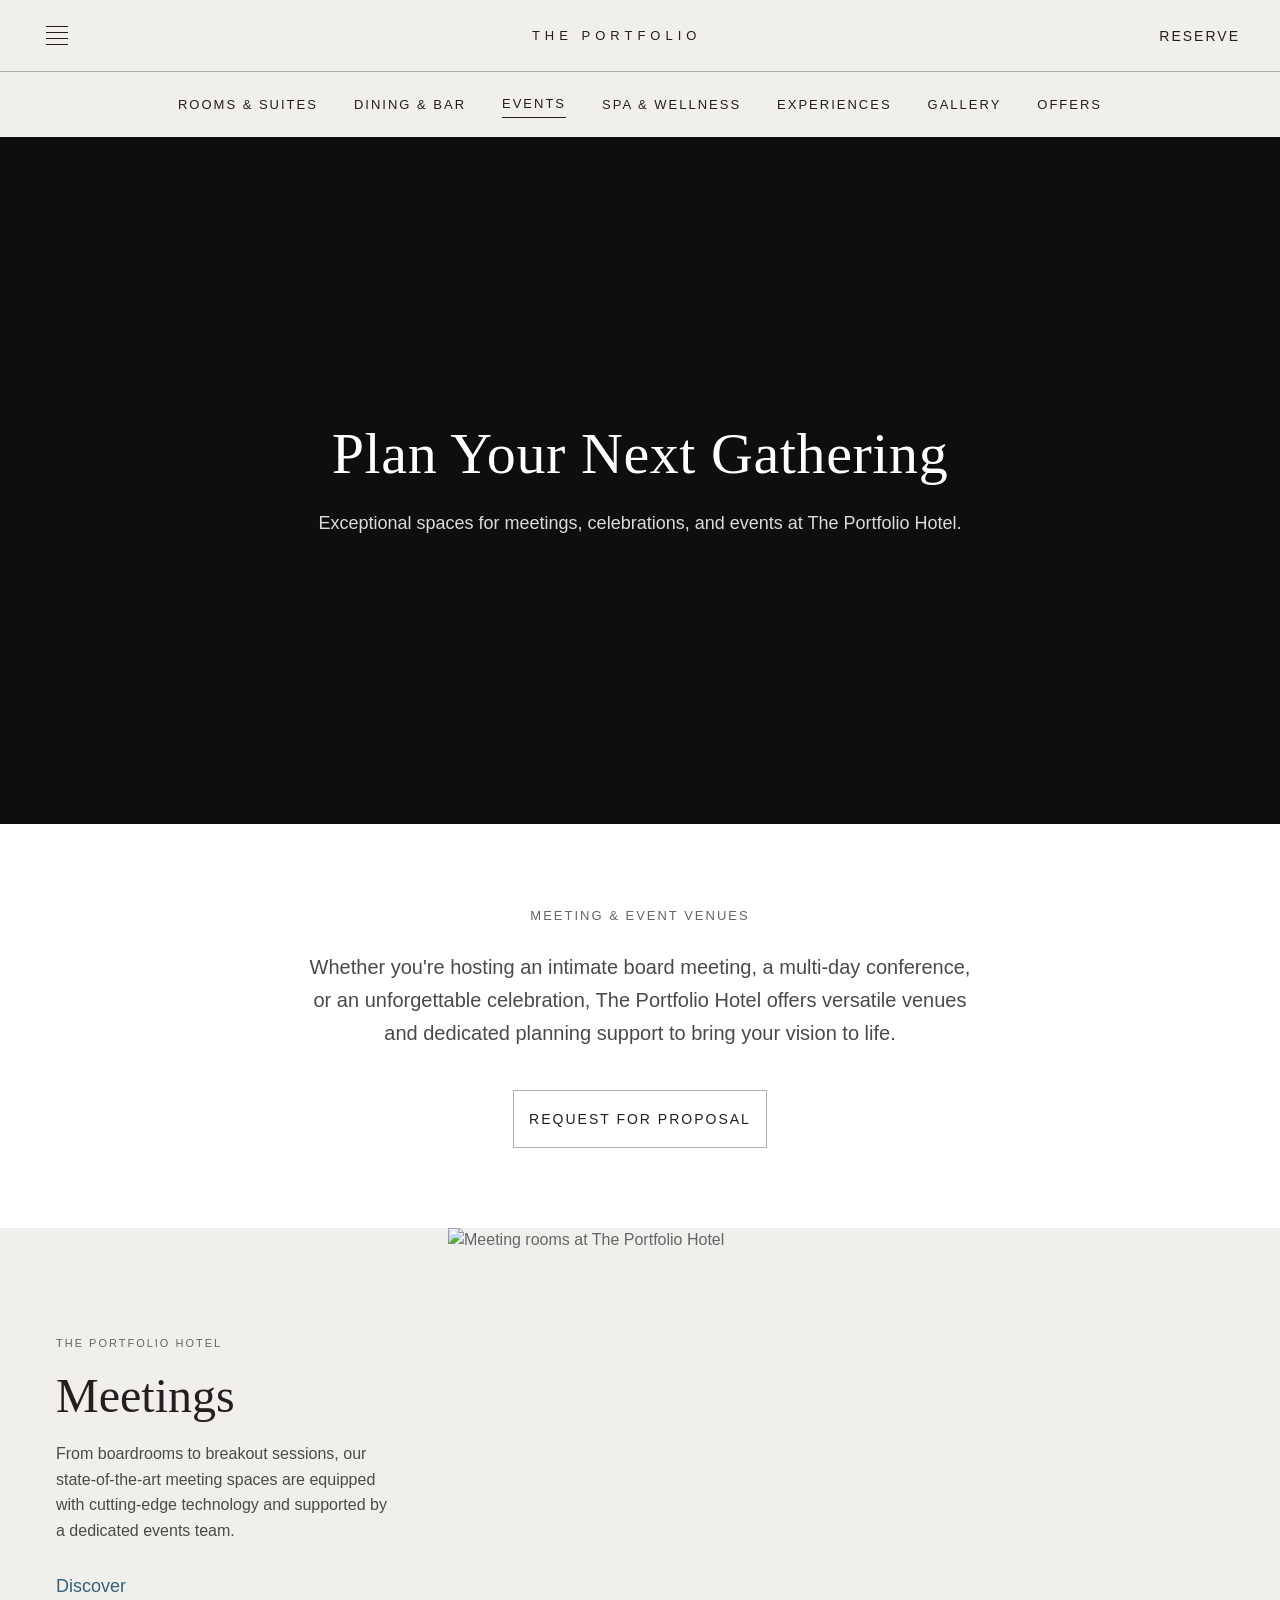
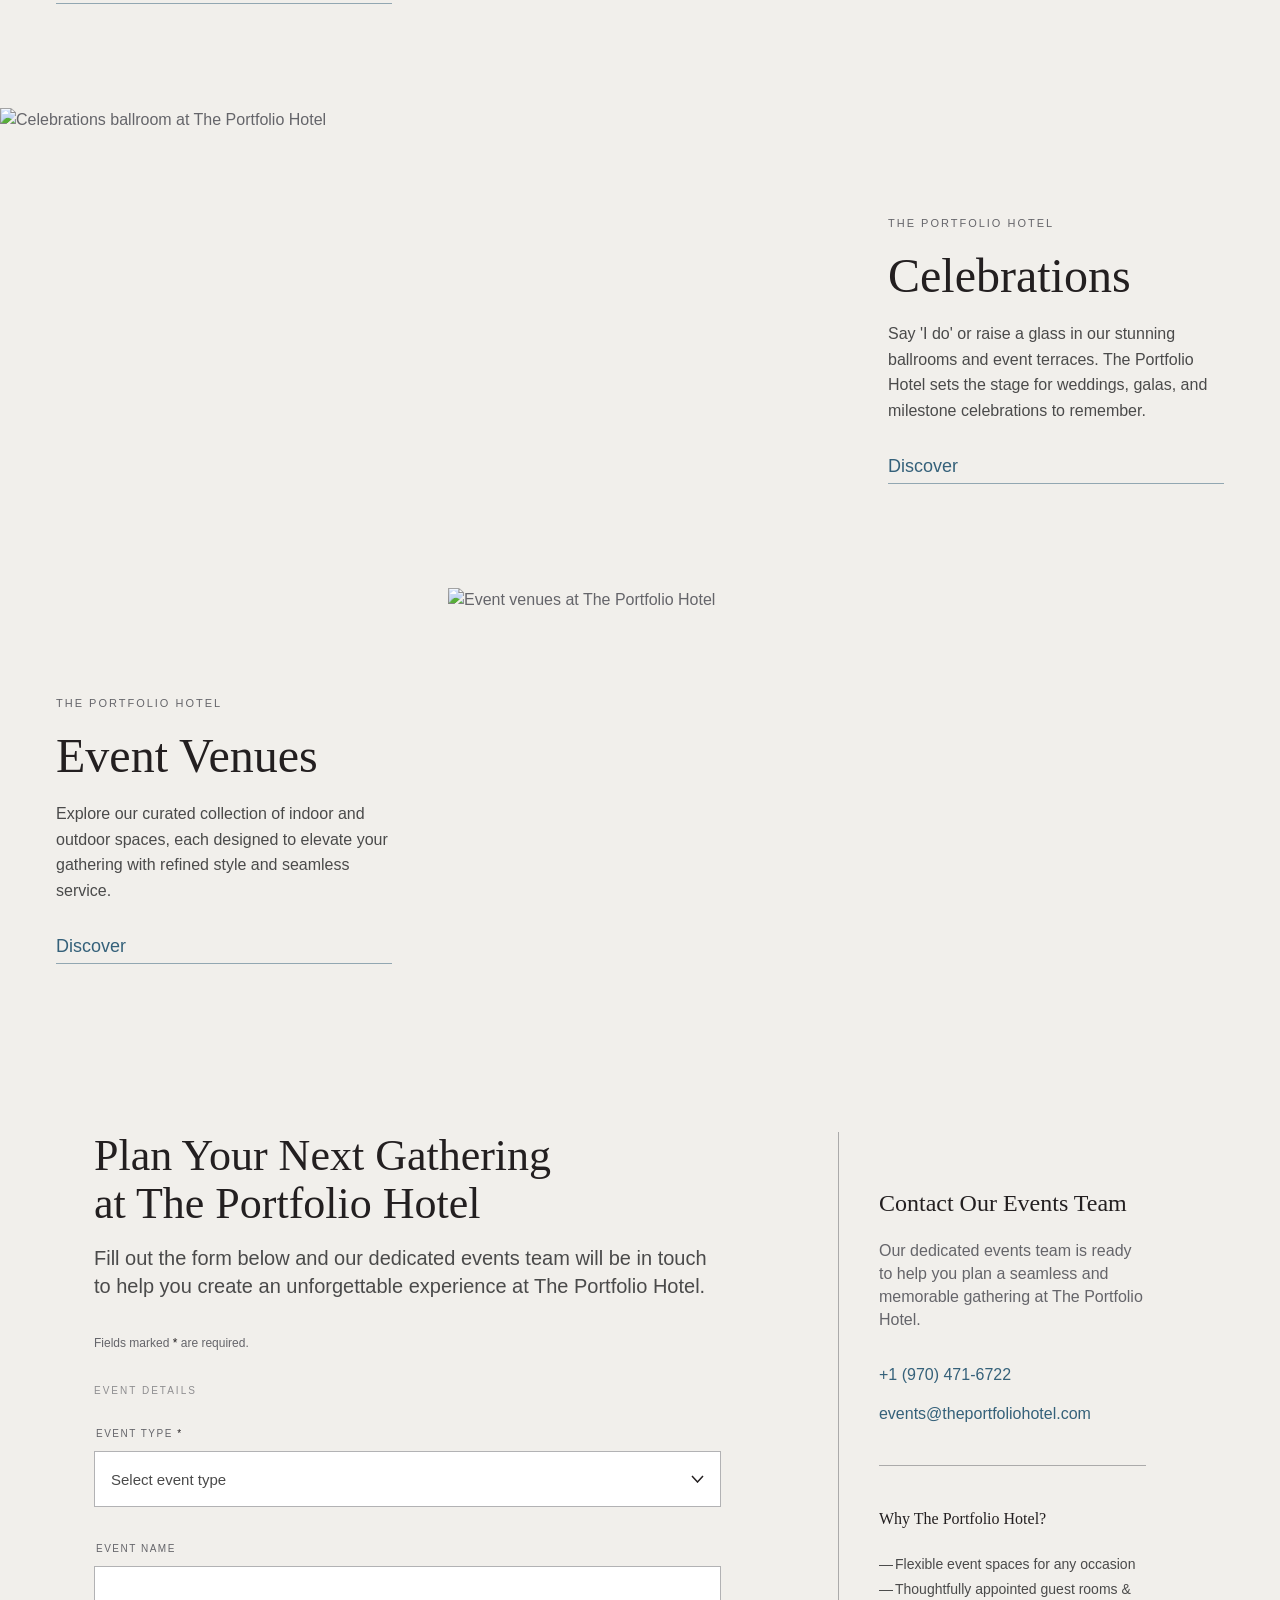
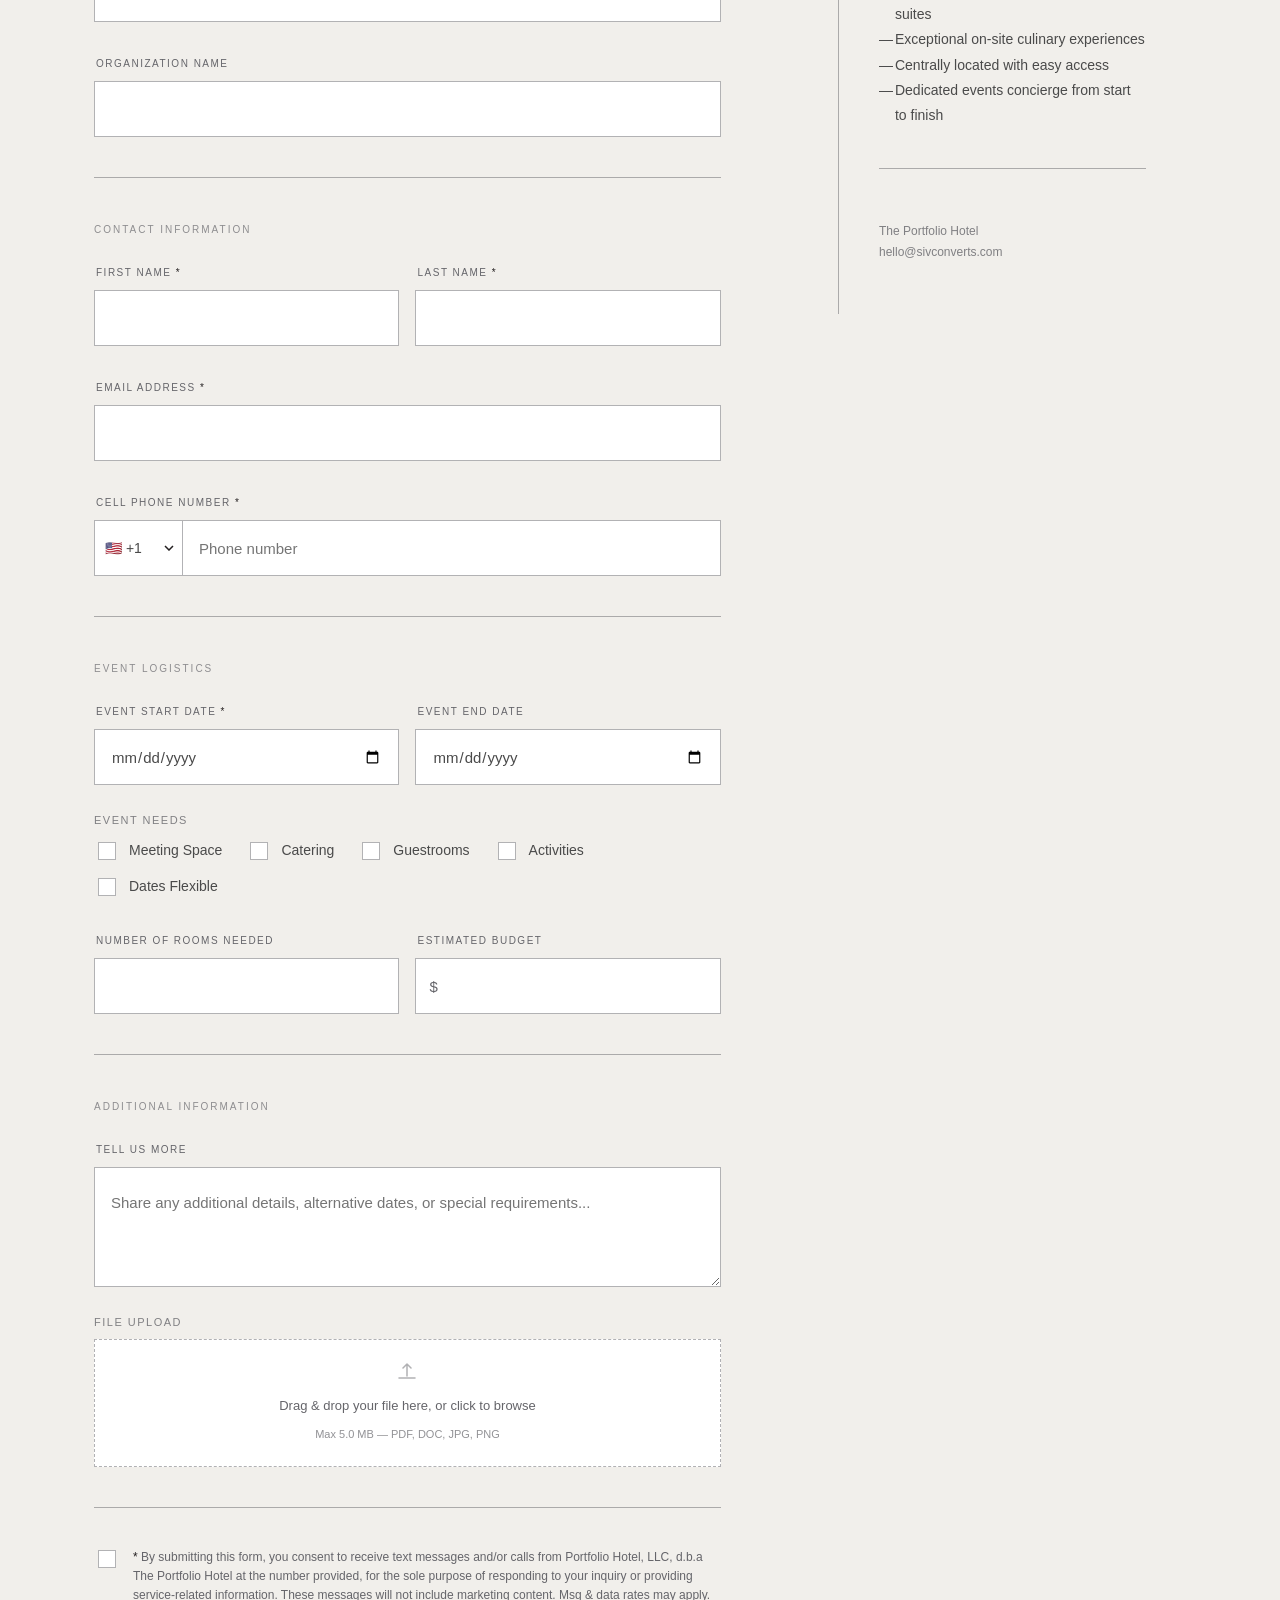
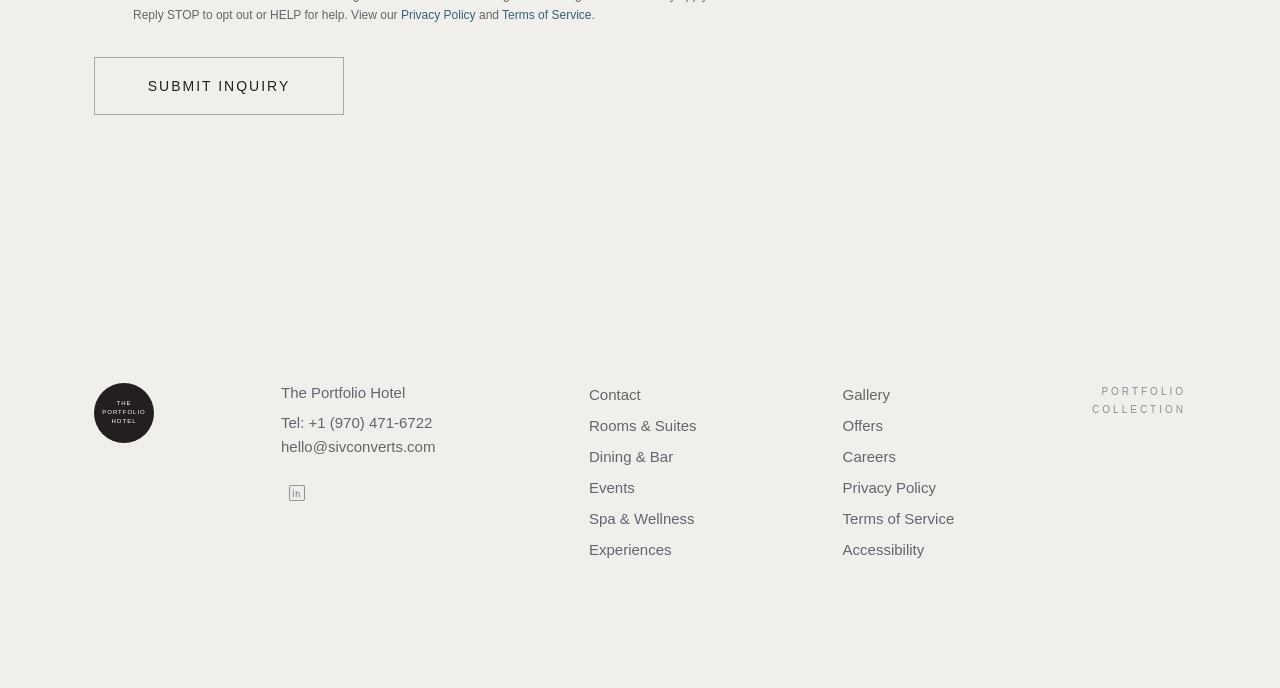
==== commit ad4510fe: "Rename to index.html and add gatherings hero, intro, and card sections Renames pendry-event-inquiry." ====
--- a/index.html
+++ b/index.html
@@ -319,6 +319,53 @@
       top: 0;
       z-index: 100;
       background-color: var(--color-sand-gray);
+    }
+
+    /* Gatherings Cards */
+    .gatherings-card {
+      display: flex;
+      min-height: 480px;
+      background-color: var(--color-sand-gray);
+    }
+    .gatherings-card__text {
+      flex: 0 0 35%;
+      display: flex;
+      flex-direction: column;
+      justify-content: center;
+      padding: 60px 56px;
+    }
+    .gatherings-card__image {
+      flex: 0 0 65%;
+      overflow: hidden;
+    }
+    .gatherings-card__image img {
+      width: 100%;
+      height: 100%;
+      object-fit: cover;
+      display: block;
+    }
+    .gatherings-card__subtitle {
+      font-family: var(--font-body);
+      font-size: 11px;
+      letter-spacing: 2px;
+      text-transform: uppercase;
+      color: var(--color-body-gray);
+      margin: 0 0 16px 0;
+    }
+    .gatherings-card__heading {
+      font-family: var(--font-heading);
+      font-size: 48px;
+      font-weight: var(--font-weight-light);
+      color: var(--color-primary-dark);
+      margin: 0 0 20px 0;
+      line-height: 1.05;
+    }
+    .gatherings-card__body {
+      font-family: var(--font-body);
+      font-size: 16px;
+      line-height: 1.6;
+      color: var(--color-text-medium);
+      margin: 0 0 32px 0;
     }
 
   </style>
@@ -386,8 +433,121 @@
      ============================================================ -->
 <main>
 
+  <!-- ============================================================
+       HERO SECTION
+       ============================================================ -->
+  <section style="
+    position: relative;
+    width: 100%;
+    height: 687px;
+    overflow: hidden;
+    display: flex;
+    align-items: center;
+    justify-content: center;
+    background-color: #1a1a1a;
+  ">
+    <!-- Background image -->
+    <div style="
+      position: absolute;
+      inset: 0;
+      background-image: url('https://uploads.pendry.com/redesign/wp-content/uploads/sites/2/2018/10/24110730/meeting-rooms-san-diego-1861x850.webp');
+      background-size: cover;
+      background-position: center center;
+      background-repeat: no-repeat;
+    "></div>
+    <!-- Dark overlay -->
+    <div style="position: absolute; inset: 0; background-color: rgba(0,0,0,0.45);"></div>
+    <!-- Hero content -->
+    <div style="position: relative; z-index: 1; text-align: center; padding: 0 40px; max-width: 900px;">
+      <h1 style="
+        font-family: var(--font-heading);
+        font-size: 58px;
+        font-weight: var(--font-weight-light);
+        line-height: 1.05;
+        color: #ffffff;
+        margin: 0 0 24px 0;
+        letter-spacing: 0.01em;
+      ">Plan Your Next Gathering</h1>
+      <p style="
+        font-family: var(--font-body);
+        font-size: 18px;
+        line-height: 1.6;
+        color: rgba(255,255,255,0.85);
+        margin: 0;
+      ">Exceptional spaces for meetings, celebrations, and events at The Portfolio Hotel.</p>
+    </div>
+  </section>
+
+  <!-- ============================================================
+       INTRO TEXT-BOX SECTION
+       ============================================================ -->
+  <section style="background-color: #ffffff; padding: 80px 0;">
+    <div class="container" style="text-align: center;">
+      <p style="
+        font-family: var(--font-body);
+        font-size: 13px;
+        letter-spacing: 2px;
+        text-transform: uppercase;
+        color: var(--color-body-gray);
+        margin: 0 0 24px 0;
+      ">Meeting &amp; Event Venues</p>
+      <p style="
+        font-family: var(--font-body);
+        font-size: 20px;
+        line-height: 1.65;
+        color: var(--color-text-medium);
+        max-width: 680px;
+        margin: 0 auto 40px;
+      ">Whether you're hosting an intimate board meeting, a multi-day conference, or an unforgettable celebration, The Portfolio Hotel offers versatile venues and dedicated planning support to bring your vision to life.</p>
+      <a href="#event-form" class="btn-primary">Request for Proposal</a>
+    </div>
+  </section>
+
+  <!-- ============================================================
+       GATHERINGS CARDS SECTION
+       ============================================================ -->
+
+  <!-- Card 1: Meetings — text left, image right -->
+  <div class="gatherings-card">
+    <div class="gatherings-card__text">
+      <p class="gatherings-card__subtitle">The Portfolio Hotel</p>
+      <h2 class="gatherings-card__heading">Meetings</h2>
+      <p class="gatherings-card__body">From boardrooms to breakout sessions, our state-of-the-art meeting spaces are equipped with cutting-edge technology and supported by a dedicated events team.</p>
+      <a href="#event-form" class="btn-ghost">Discover</a>
+    </div>
+    <div class="gatherings-card__image">
+      <img src="https://uploads.pendry.com/redesign/wp-content/uploads/sites/2/2023/09/26094552/meeting-room-space-san-diego.webp" alt="Meeting rooms at The Portfolio Hotel" />
+    </div>
+  </div>
+
+  <!-- Card 2: Celebrations — image left, text right -->
+  <div class="gatherings-card gatherings-card--reverse">
+    <div class="gatherings-card__image">
+      <img src="https://uploads.pendry.com/redesign/wp-content/uploads/sites/2/2023/09/26094516/PNB-5-EVENTS-BALLROOM-GRAND-04-0326.webp" alt="Celebrations ballroom at The Portfolio Hotel" />
+    </div>
+    <div class="gatherings-card__text">
+      <p class="gatherings-card__subtitle">The Portfolio Hotel</p>
+      <h2 class="gatherings-card__heading">Celebrations</h2>
+      <p class="gatherings-card__body">Say 'I do' or raise a glass in our stunning ballrooms and event terraces. The Portfolio Hotel sets the stage for weddings, galas, and milestone celebrations to remember.</p>
+      <a href="#event-form" class="btn-ghost">Discover</a>
+    </div>
+  </div>
+
+  <!-- Card 3: Event Venues — text left, image right -->
+  <div class="gatherings-card">
+    <div class="gatherings-card__text">
+      <p class="gatherings-card__subtitle">The Portfolio Hotel</p>
+      <h2 class="gatherings-card__heading">Event Venues</h2>
+      <p class="gatherings-card__body">Explore our curated collection of indoor and outdoor spaces, each designed to elevate your gathering with refined style and seamless service.</p>
+      <a href="#event-form" class="btn-ghost">Discover</a>
+    </div>
+    <div class="gatherings-card__image">
+      <img src="https://uploads.pendry.com/redesign/wp-content/uploads/sites/2/2023/09/26094516/event-ballroom-entry-space-san-diego.webp" alt="Event venues at The Portfolio Hotel" />
+    </div>
+  </div>
+
   <!-- Form Section -->
-  <section style="background-color: var(--color-sand-gray); padding: var(--spacing-section-md) 0;">
+  <section id="event-form" style="background-color: var(--color-sand-gray); padding: var(--spacing-section-md) 0;">
     <div class="container">
       <div class="row">
 
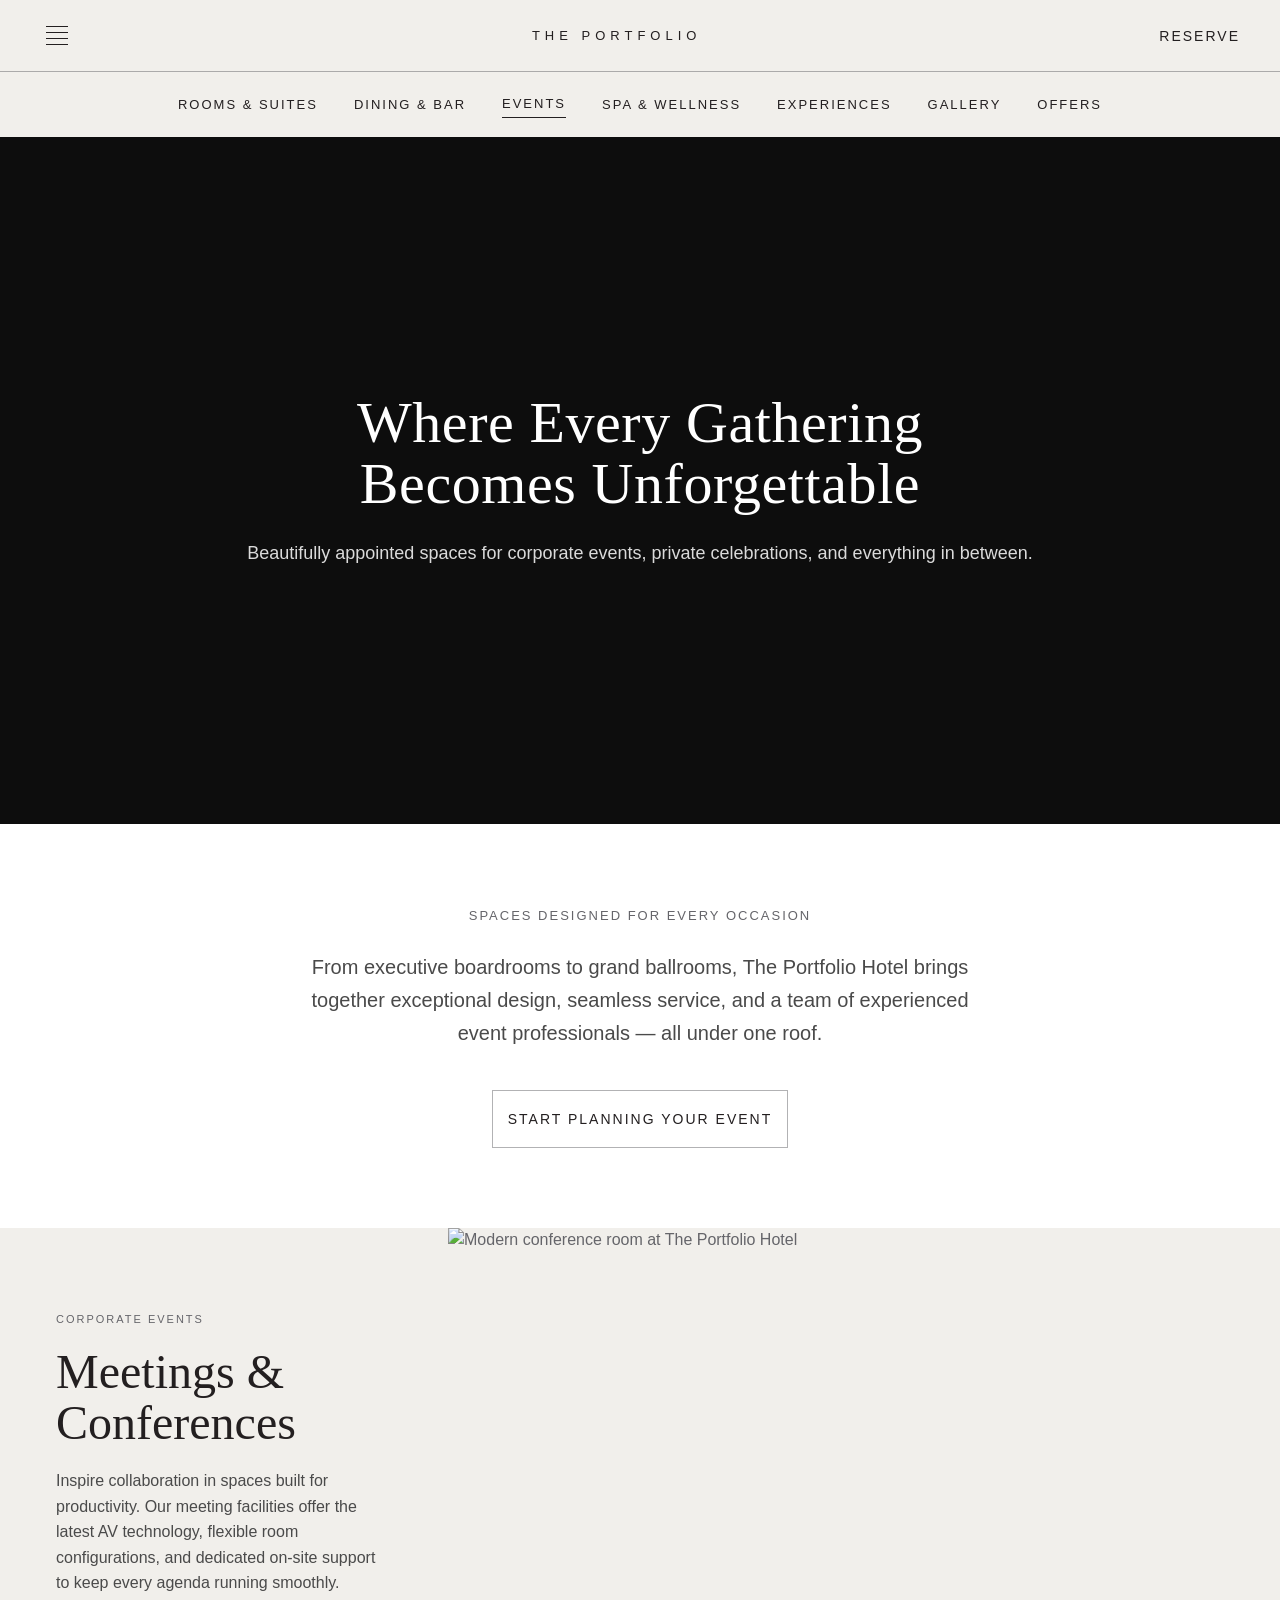
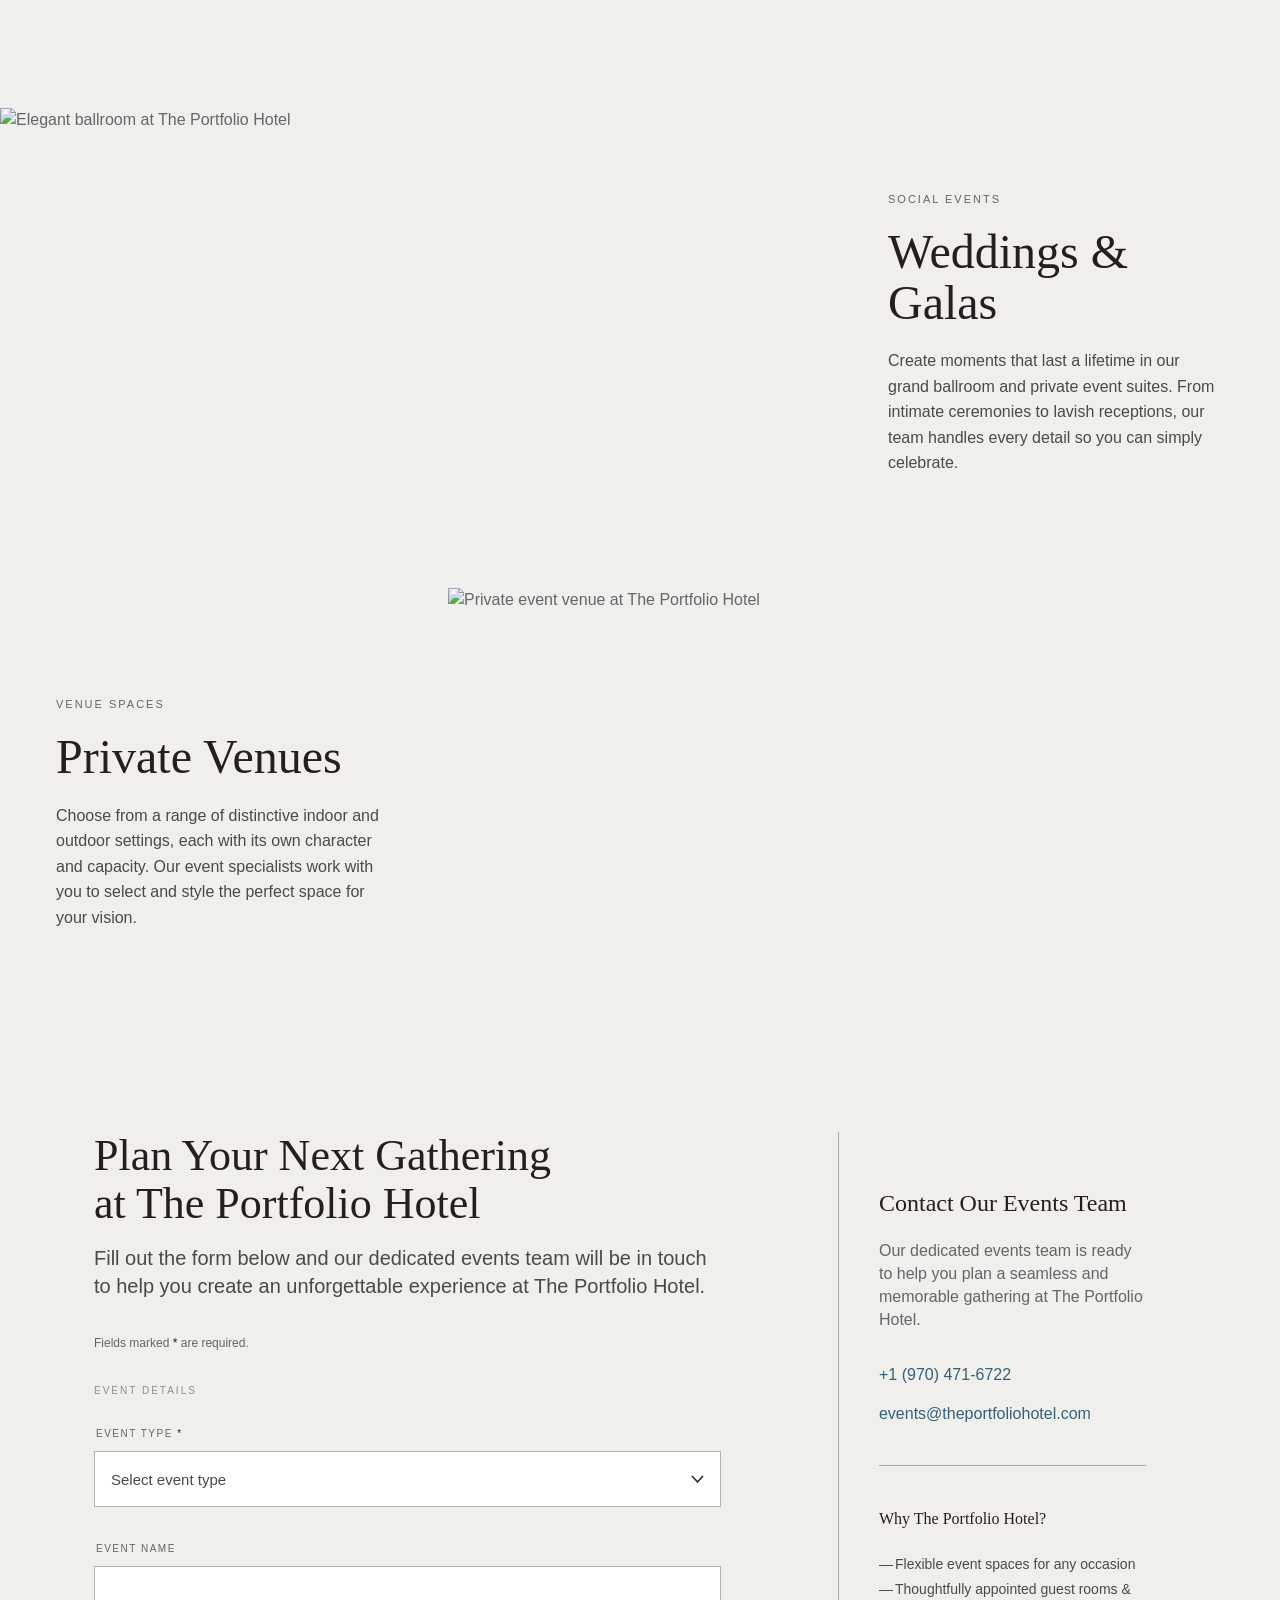
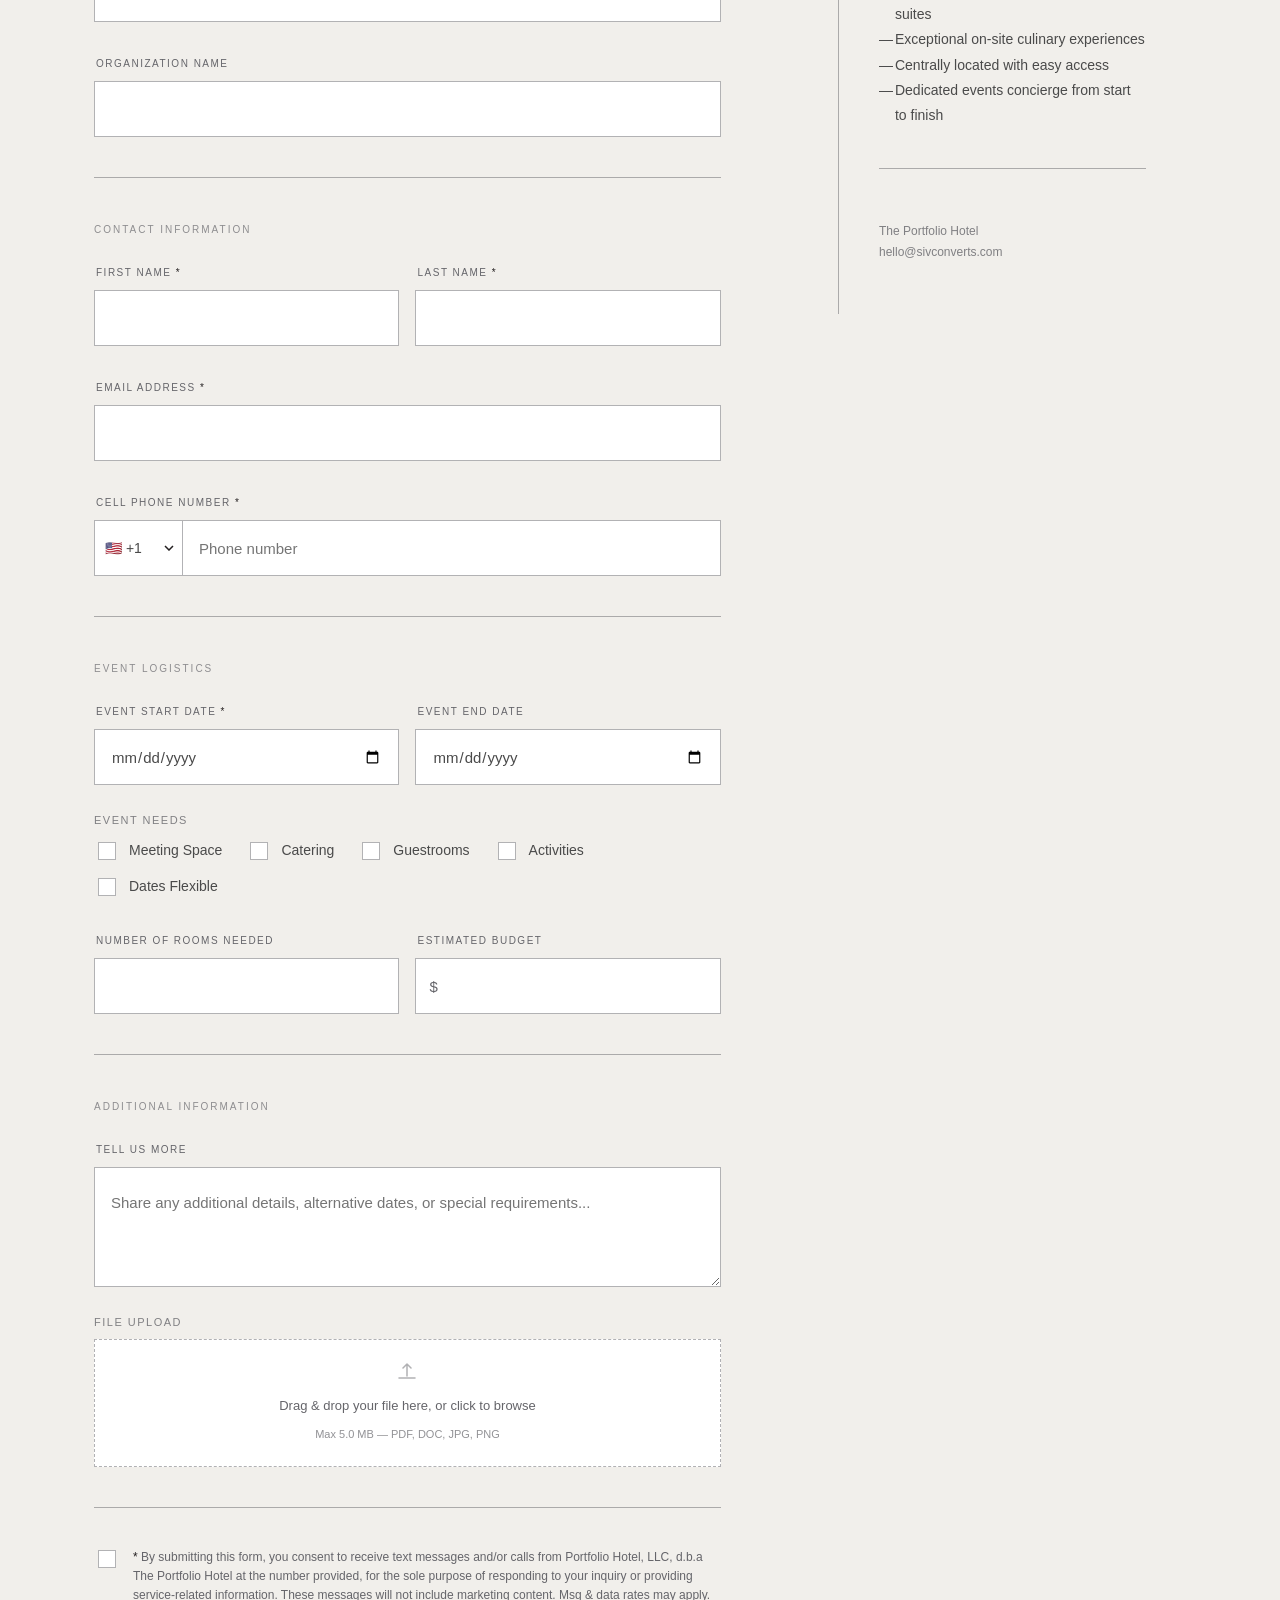
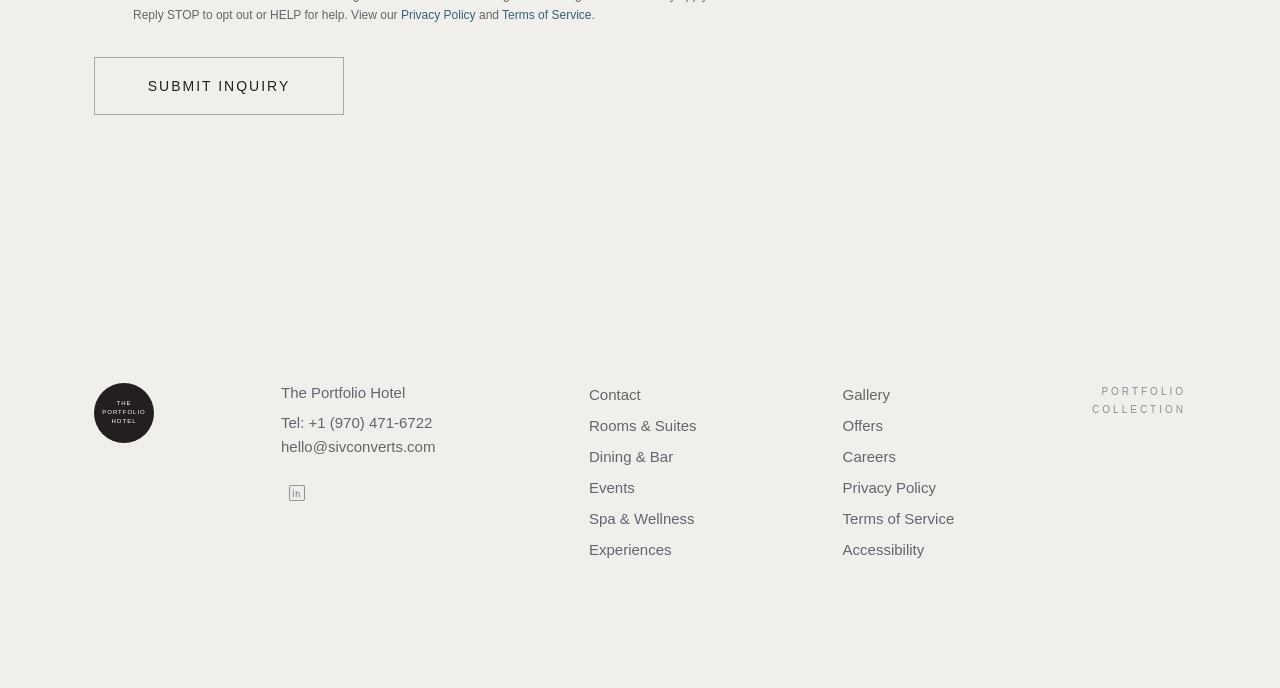
==== commit 213c0840: "Replace text content and images with original copy and free stock photos Rewrites hero heading/subte" ====
--- a/index.html
+++ b/index.html
@@ -450,13 +450,13 @@
     <div style="
       position: absolute;
       inset: 0;
-      background-image: url('https://uploads.pendry.com/redesign/wp-content/uploads/sites/2/2018/10/24110730/meeting-rooms-san-diego-1861x850.webp');
+      background-image: url('https://images.unsplash.com/photo-1540575467063-178a50c2df87?auto=format&fit=crop&w=1920&q=80');
       background-size: cover;
       background-position: center center;
       background-repeat: no-repeat;
     "></div>
     <!-- Dark overlay -->
-    <div style="position: absolute; inset: 0; background-color: rgba(0,0,0,0.45);"></div>
+    <div style="position: absolute; inset: 0; background-color: rgba(0,0,0,0.50);"></div>
     <!-- Hero content -->
     <div style="position: relative; z-index: 1; text-align: center; padding: 0 40px; max-width: 900px;">
       <h1 style="
@@ -467,14 +467,14 @@
         color: #ffffff;
         margin: 0 0 24px 0;
         letter-spacing: 0.01em;
-      ">Plan Your Next Gathering</h1>
+      ">Where Every Gathering<br>Becomes Unforgettable</h1>
       <p style="
         font-family: var(--font-body);
         font-size: 18px;
         line-height: 1.6;
         color: rgba(255,255,255,0.85);
         margin: 0;
-      ">Exceptional spaces for meetings, celebrations, and events at The Portfolio Hotel.</p>
+      ">Beautifully appointed spaces for corporate events, private celebrations, and everything in between.</p>
     </div>
   </section>
 
@@ -490,7 +490,7 @@
         text-transform: uppercase;
         color: var(--color-body-gray);
         margin: 0 0 24px 0;
-      ">Meeting &amp; Event Venues</p>
+      ">Spaces Designed for Every Occasion</p>
       <p style="
         font-family: var(--font-body);
         font-size: 20px;
@@ -498,8 +498,8 @@
         color: var(--color-text-medium);
         max-width: 680px;
         margin: 0 auto 40px;
-      ">Whether you're hosting an intimate board meeting, a multi-day conference, or an unforgettable celebration, The Portfolio Hotel offers versatile venues and dedicated planning support to bring your vision to life.</p>
-      <a href="#event-form" class="btn-primary">Request for Proposal</a>
+      ">From executive boardrooms to grand ballrooms, The Portfolio Hotel brings together exceptional design, seamless service, and a team of experienced event professionals — all under one roof.</p>
+      <a href="#event-form" class="btn-primary">Start Planning Your Event</a>
     </div>
   </section>
 
@@ -507,42 +507,39 @@
        GATHERINGS CARDS SECTION
        ============================================================ -->
 
-  <!-- Card 1: Meetings — text left, image right -->
+  <!-- Card 1: Meetings & Conferences — text left, image right -->
   <div class="gatherings-card">
     <div class="gatherings-card__text">
-      <p class="gatherings-card__subtitle">The Portfolio Hotel</p>
-      <h2 class="gatherings-card__heading">Meetings</h2>
-      <p class="gatherings-card__body">From boardrooms to breakout sessions, our state-of-the-art meeting spaces are equipped with cutting-edge technology and supported by a dedicated events team.</p>
-      <a href="#event-form" class="btn-ghost">Discover</a>
+      <p class="gatherings-card__subtitle">Corporate Events</p>
+      <h2 class="gatherings-card__heading">Meetings &amp; Conferences</h2>
+      <p class="gatherings-card__body">Inspire collaboration in spaces built for productivity. Our meeting facilities offer the latest AV technology, flexible room configurations, and dedicated on-site support to keep every agenda running smoothly.</p>
     </div>
     <div class="gatherings-card__image">
-      <img src="https://uploads.pendry.com/redesign/wp-content/uploads/sites/2/2023/09/26094552/meeting-room-space-san-diego.webp" alt="Meeting rooms at The Portfolio Hotel" />
+      <img src="https://images.unsplash.com/photo-1497366216548-37526070297c?auto=format&fit=crop&w=1400&q=80" alt="Modern conference room at The Portfolio Hotel" />
     </div>
   </div>
 
-  <!-- Card 2: Celebrations — image left, text right -->
+  <!-- Card 2: Weddings & Galas — image left, text right -->
   <div class="gatherings-card gatherings-card--reverse">
     <div class="gatherings-card__image">
-      <img src="https://uploads.pendry.com/redesign/wp-content/uploads/sites/2/2023/09/26094516/PNB-5-EVENTS-BALLROOM-GRAND-04-0326.webp" alt="Celebrations ballroom at The Portfolio Hotel" />
+      <img src="https://images.unsplash.com/photo-1519741497674-611481863552?auto=format&fit=crop&w=1400&q=80" alt="Elegant ballroom at The Portfolio Hotel" />
     </div>
     <div class="gatherings-card__text">
-      <p class="gatherings-card__subtitle">The Portfolio Hotel</p>
-      <h2 class="gatherings-card__heading">Celebrations</h2>
-      <p class="gatherings-card__body">Say 'I do' or raise a glass in our stunning ballrooms and event terraces. The Portfolio Hotel sets the stage for weddings, galas, and milestone celebrations to remember.</p>
-      <a href="#event-form" class="btn-ghost">Discover</a>
+      <p class="gatherings-card__subtitle">Social Events</p>
+      <h2 class="gatherings-card__heading">Weddings &amp; Galas</h2>
+      <p class="gatherings-card__body">Create moments that last a lifetime in our grand ballroom and private event suites. From intimate ceremonies to lavish receptions, our team handles every detail so you can simply celebrate.</p>
     </div>
   </div>
 
-  <!-- Card 3: Event Venues — text left, image right -->
+  <!-- Card 3: Private Venues — text left, image right -->
   <div class="gatherings-card">
     <div class="gatherings-card__text">
-      <p class="gatherings-card__subtitle">The Portfolio Hotel</p>
-      <h2 class="gatherings-card__heading">Event Venues</h2>
-      <p class="gatherings-card__body">Explore our curated collection of indoor and outdoor spaces, each designed to elevate your gathering with refined style and seamless service.</p>
-      <a href="#event-form" class="btn-ghost">Discover</a>
+      <p class="gatherings-card__subtitle">Venue Spaces</p>
+      <h2 class="gatherings-card__heading">Private Venues</h2>
+      <p class="gatherings-card__body">Choose from a range of distinctive indoor and outdoor settings, each with its own character and capacity. Our event specialists work with you to select and style the perfect space for your vision.</p>
     </div>
     <div class="gatherings-card__image">
-      <img src="https://uploads.pendry.com/redesign/wp-content/uploads/sites/2/2023/09/26094516/event-ballroom-entry-space-san-diego.webp" alt="Event venues at The Portfolio Hotel" />
+      <img src="https://images.unsplash.com/photo-1511578314322-379afb476865?auto=format&fit=crop&w=1400&q=80" alt="Private event venue at The Portfolio Hotel" />
     </div>
   </div>
 
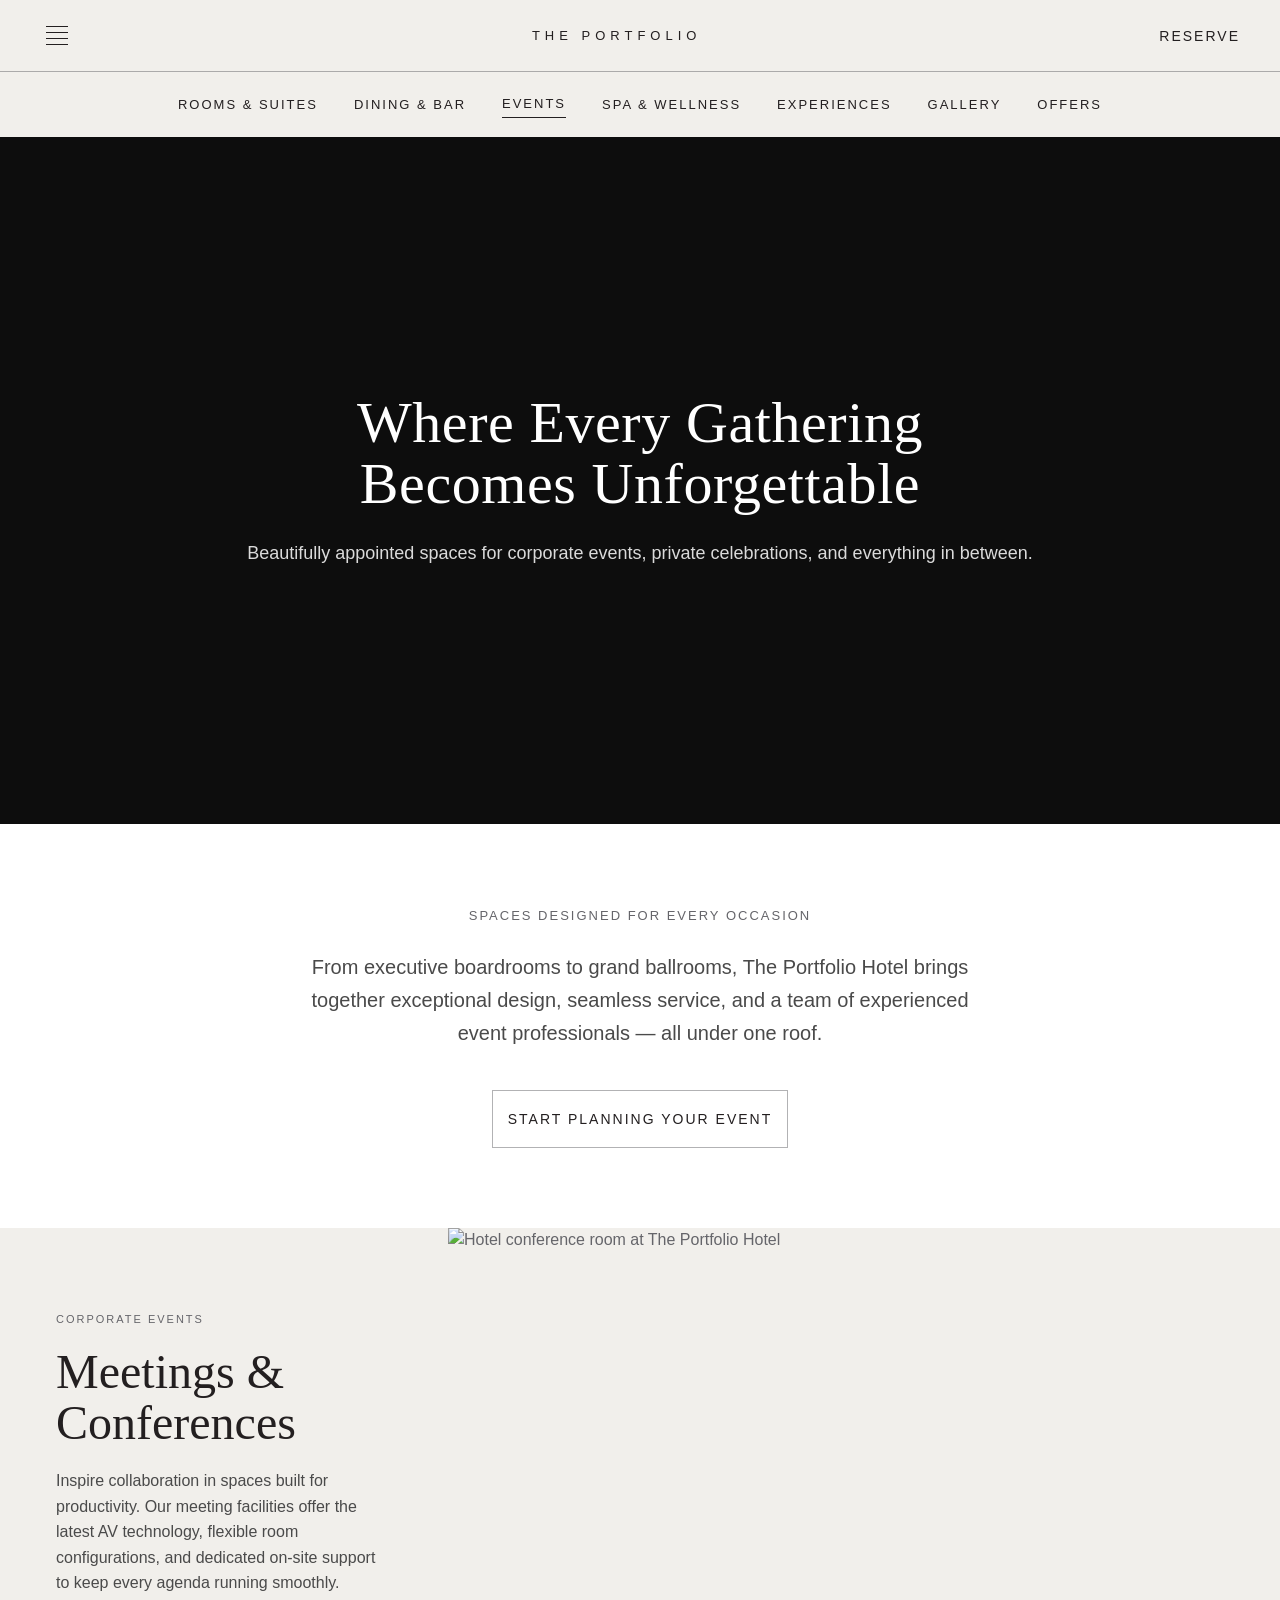
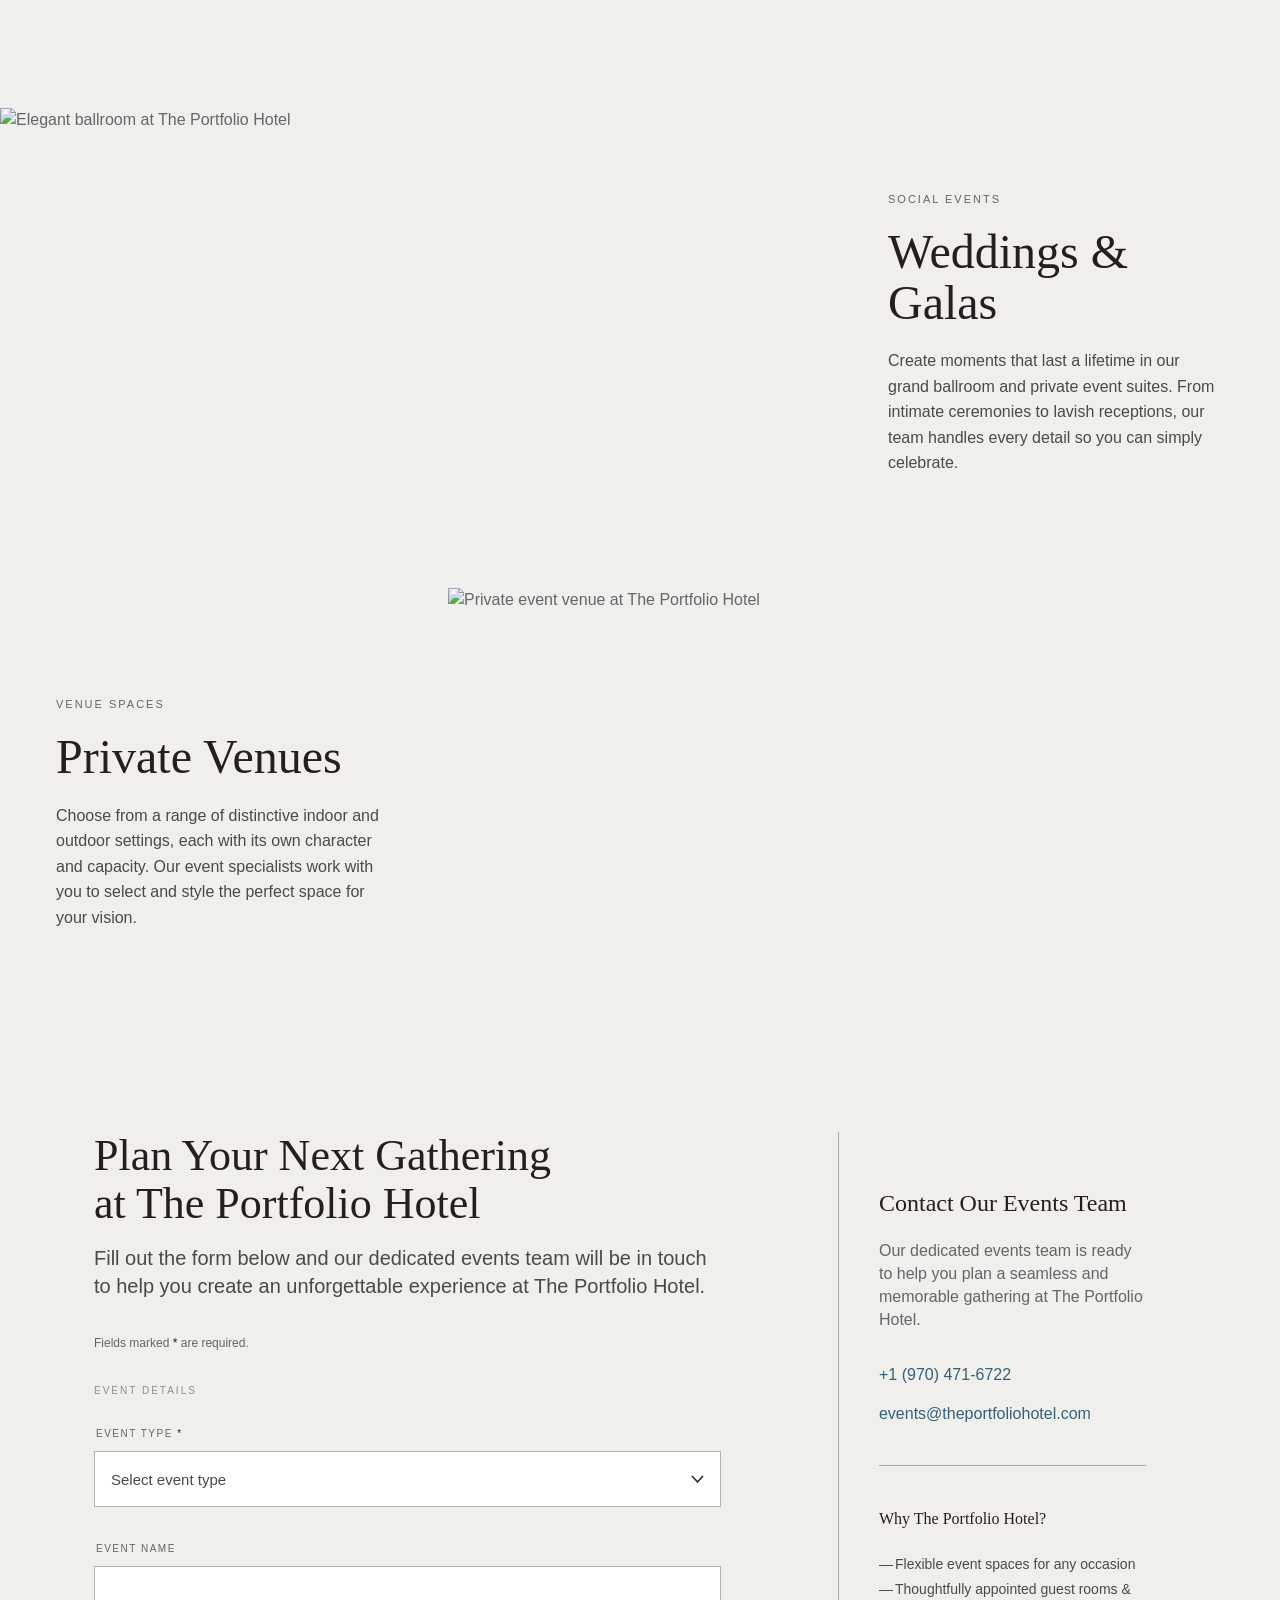
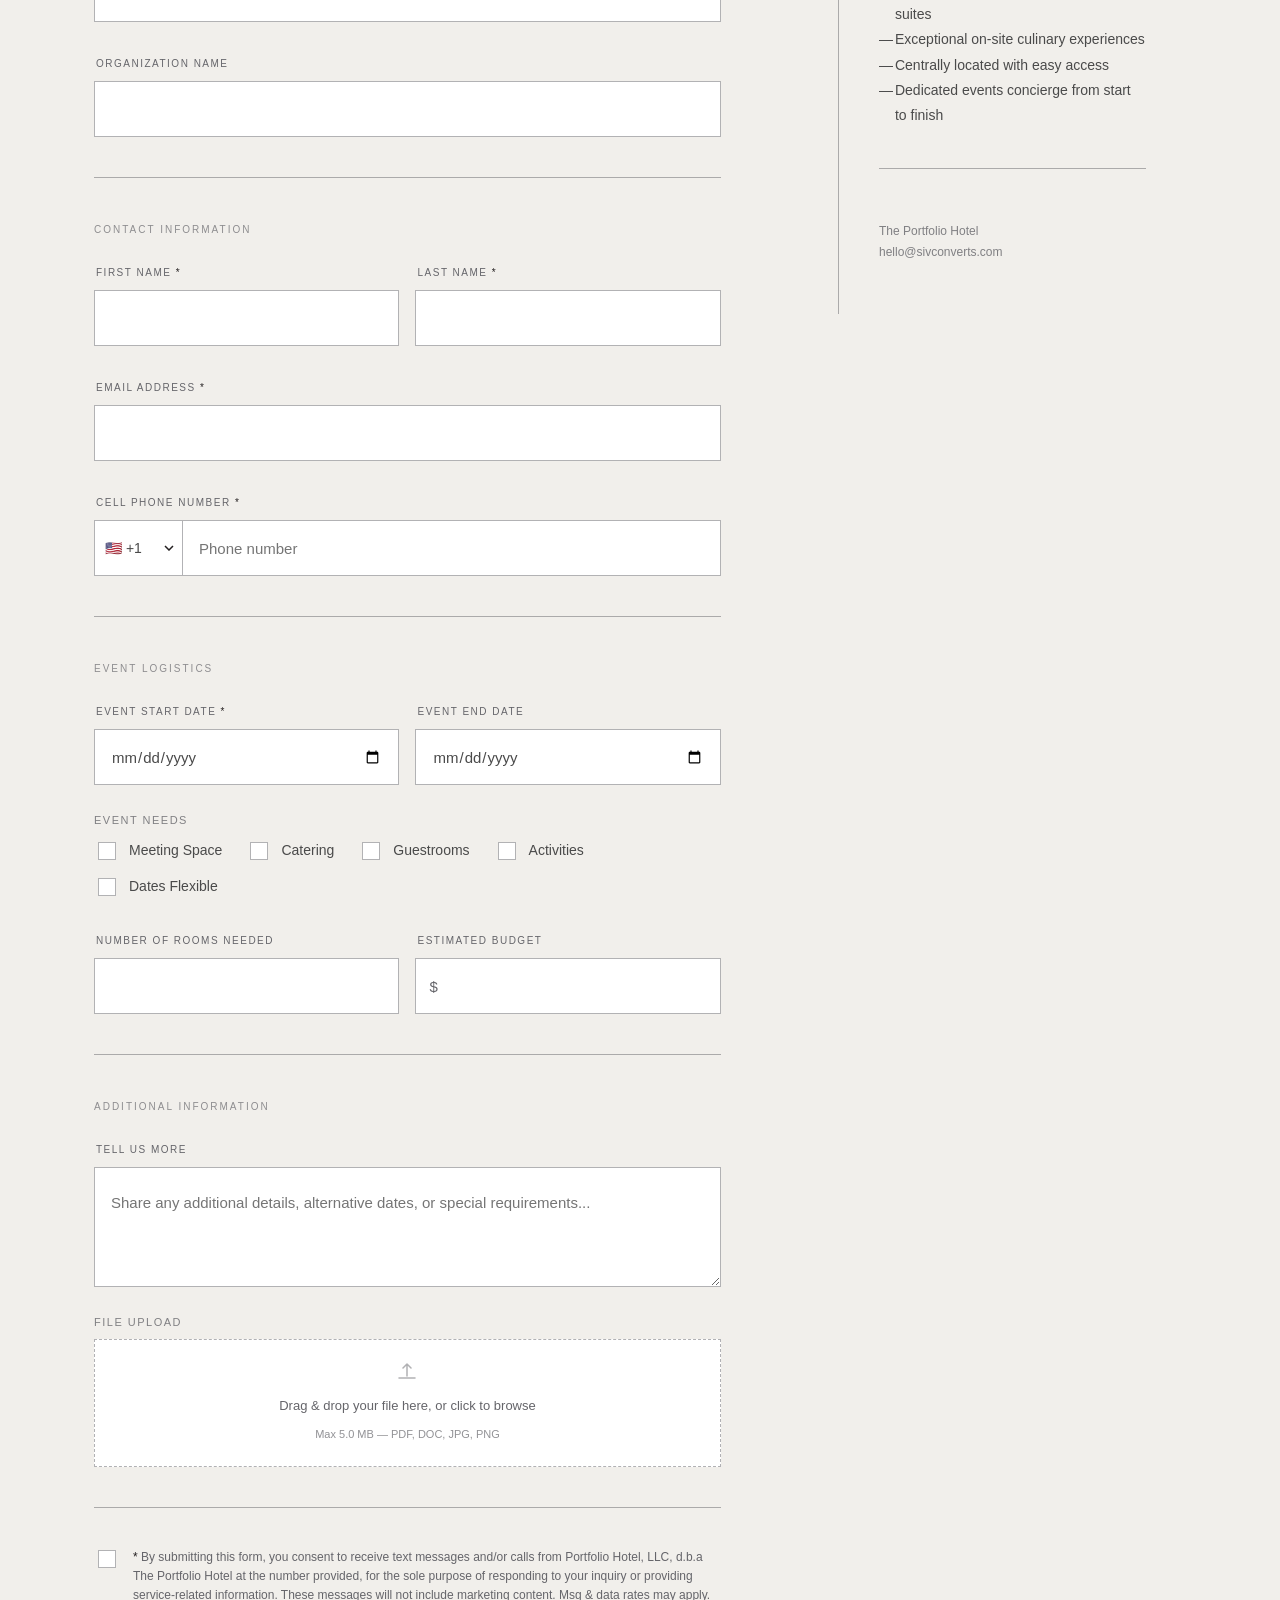
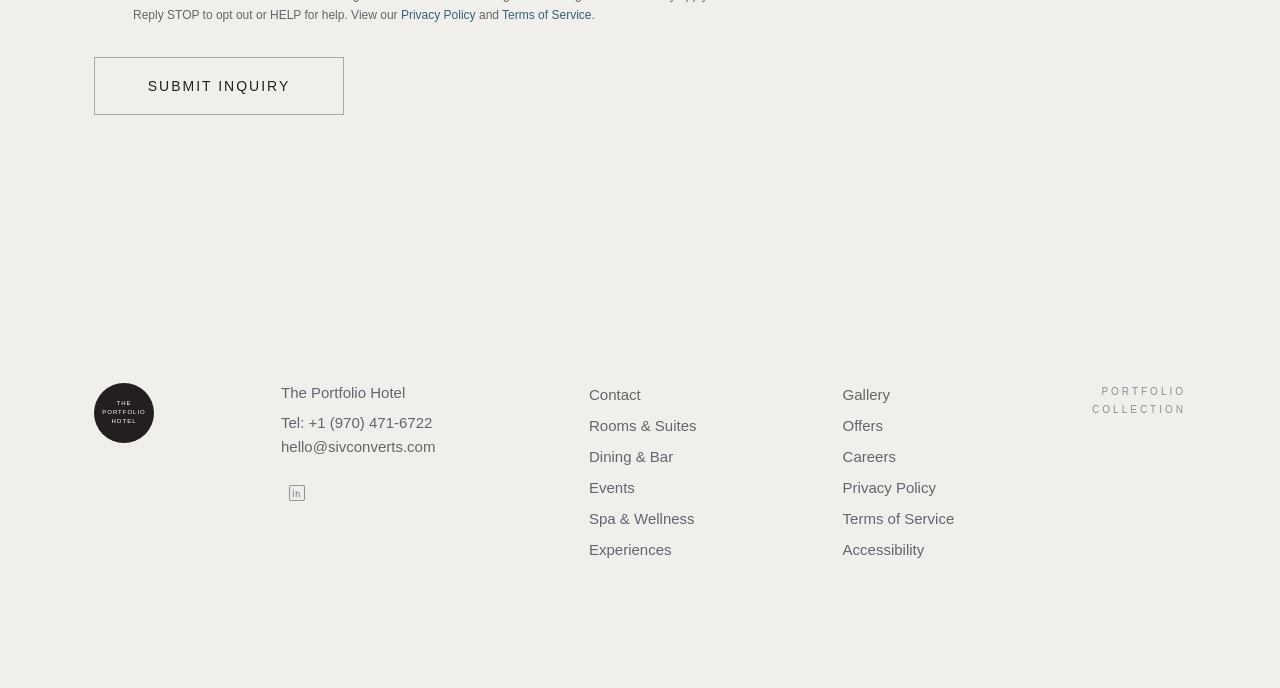
==== commit b0e2905b: "Replace meetings card image with hotel conference room photo from Unsplash Co-Authored-By: Claude So" ====
--- a/index.html
+++ b/index.html
@@ -450,7 +450,7 @@
     <div style="
       position: absolute;
       inset: 0;
-      background-image: url('https://images.unsplash.com/photo-1540575467063-178a50c2df87?auto=format&fit=crop&w=1920&q=80');
+      background-image: url('https://images.unsplash.com/photo-1566073771259-6a8506099945?auto=format&fit=crop&w=1920&q=80');
       background-size: cover;
       background-position: center center;
       background-repeat: no-repeat;
@@ -515,7 +515,7 @@
       <p class="gatherings-card__body">Inspire collaboration in spaces built for productivity. Our meeting facilities offer the latest AV technology, flexible room configurations, and dedicated on-site support to keep every agenda running smoothly.</p>
     </div>
     <div class="gatherings-card__image">
-      <img src="https://images.unsplash.com/photo-1497366216548-37526070297c?auto=format&fit=crop&w=1400&q=80" alt="Modern conference room at The Portfolio Hotel" />
+      <img src="https://images.unsplash.com/photo-1517502884422-41eaead166d4?auto=format&fit=crop&w=1400&q=80" alt="Hotel conference room at The Portfolio Hotel" />
     </div>
   </div>
 
